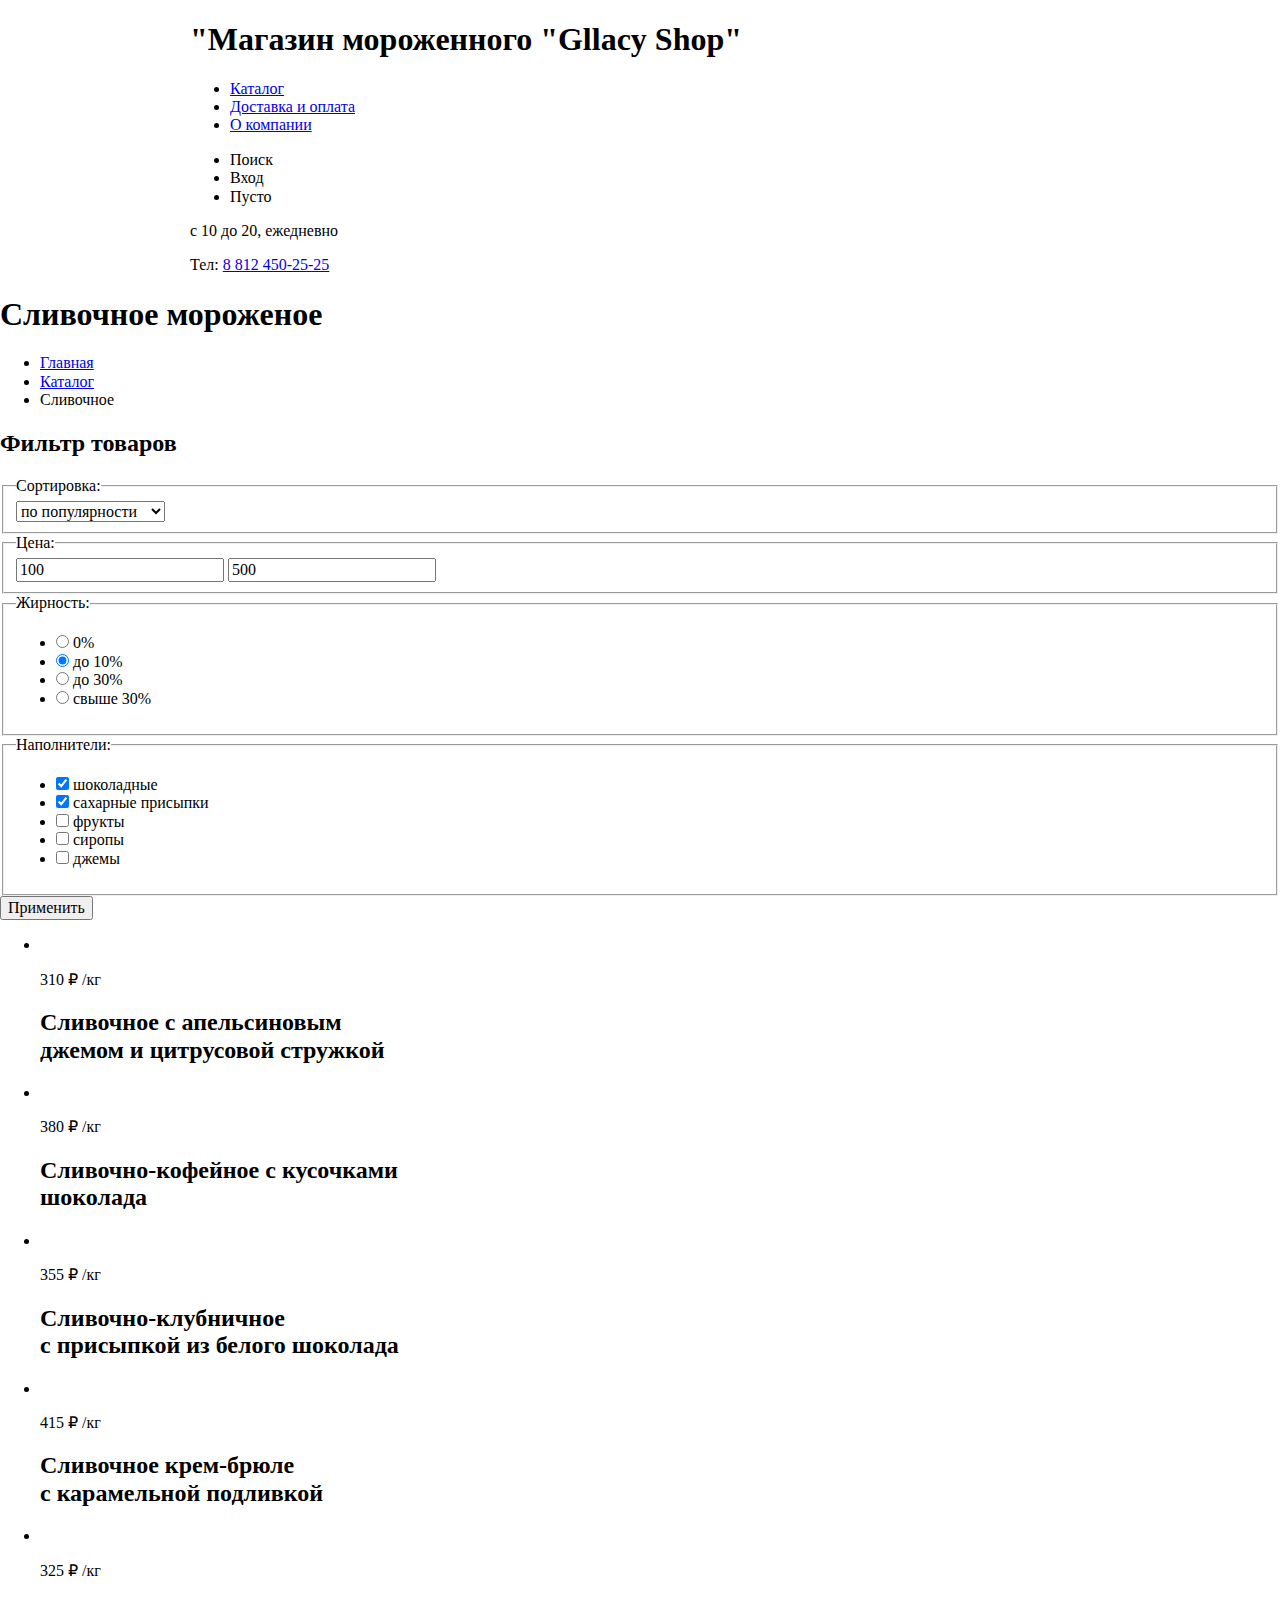
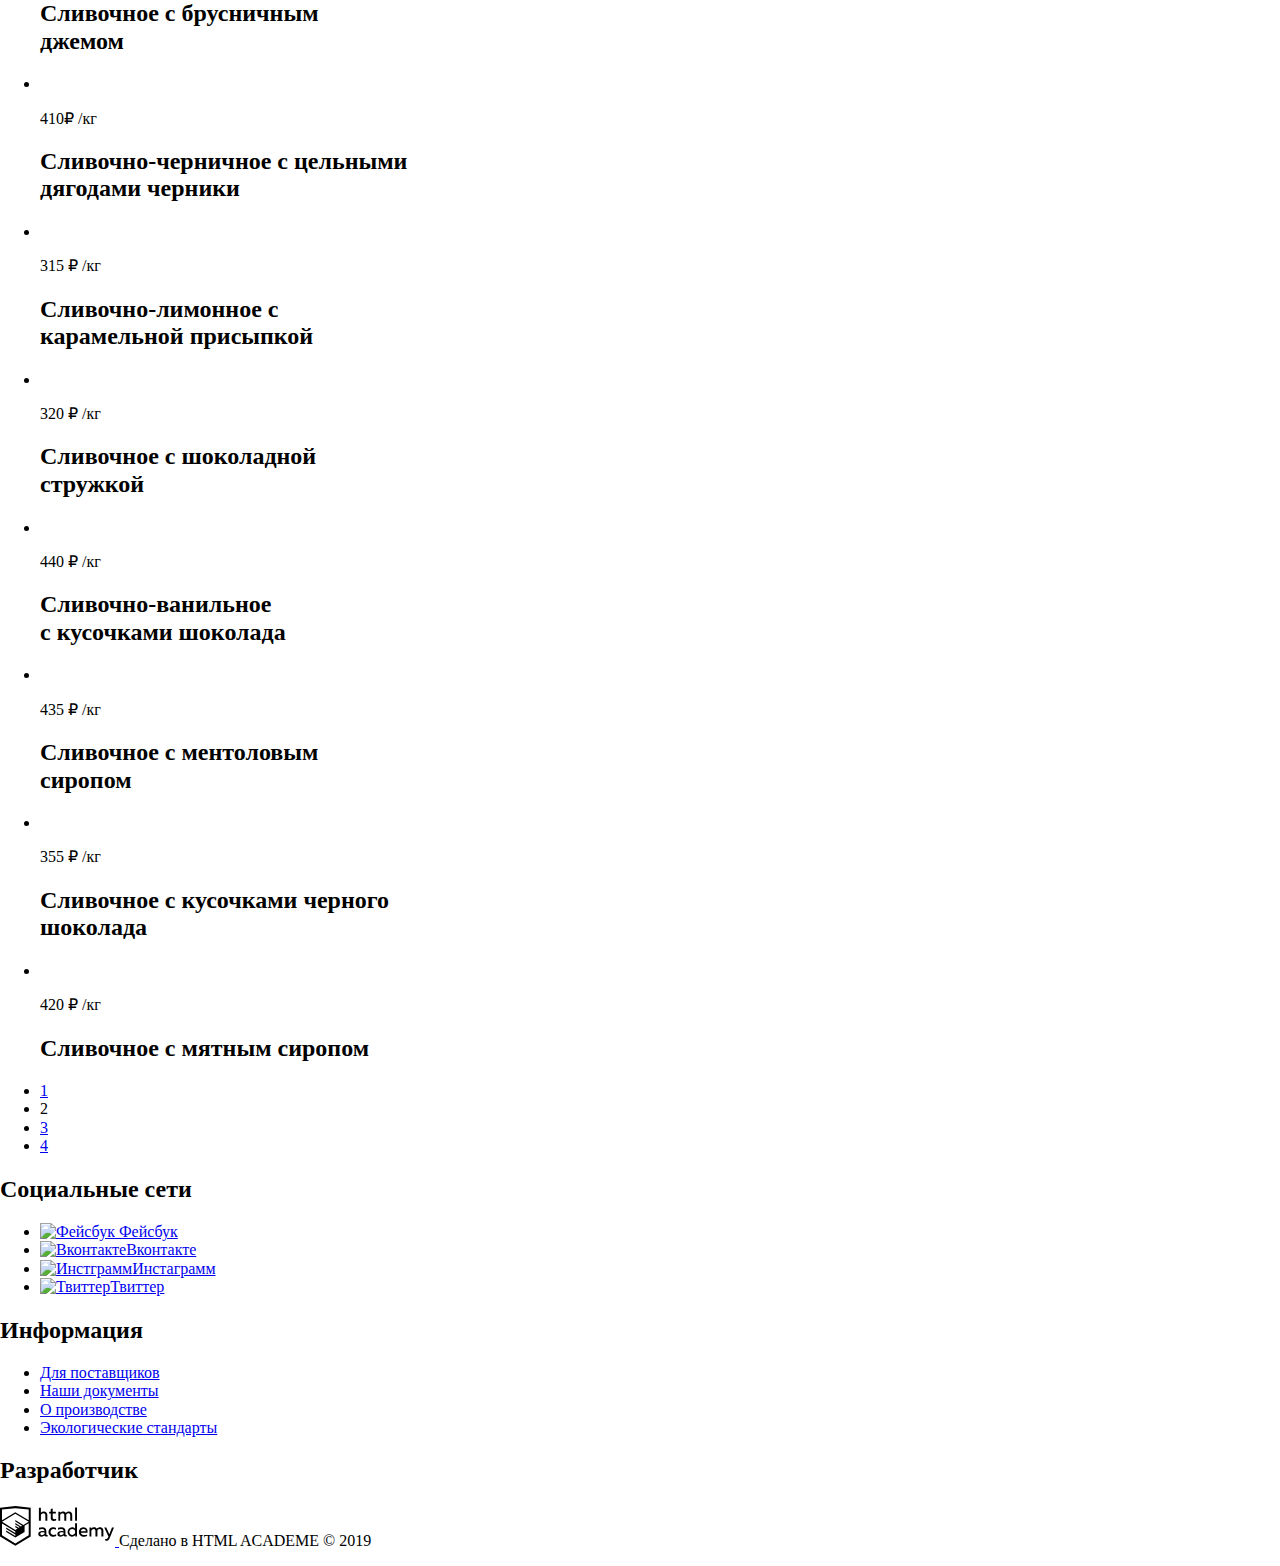
==== catalog.html @ f3463ac3 "Разметка глейси" ====
<!DOCTYPE html>
<html lang="ru">
  <head>
    <meta charset="utf-8">
    <title>HTML Academy: Глейси</title>
    <link rel="stylesheet" href="https://fonts.googleapis.com/css?family=Roboto:400,500,700;display=swap">
    <link rel="stylesheet" href="css/normalize.css">
    <link rel="stylesheet" href="css/style.css">
  </head>
  <body class="page-body">
    <header class="main-header">
        <div class="container">
          <div class= "navigation">
            <a class="logo">
              <h1>
                "Магазин мороженного "Gllacy Shop"
              </h1>
            </a>
            <nav class="main">
              <ul class="site-navigation">
                <li><a href="blank.html">Каталог</a></li>
                <li><a href="blank.html">Доставка и оплата</a></li>
                <li><a href="blank.html">О компании</a></li>
              </ul>
              <div class="Nav-for-customer">
                <ul>
                  <li class="to-customer">
                    <a class="search">Поиск</a>
                  </li>
                  <li class="to-customer">
                    <a class="login">Вход</a>
                  </li>
                  <li class="to-customer">
                    <a class="basket">Пусто</a>
                  </li>
                </ul>
                <div class= "contacts">
                  <p>с 10 до 20, ежедневно</p>
                  <p>
                    Тел: <a href="tel:+78124502525">8 812 450-25-25</a>
                  </p>
                </div>
              </div>
            </nav>
          </div>
        </div>
    </header>
    <main>
      <h1>Сливочное мороженое</h1>
      <ul class="route">
        <li>
          <a href="catalog.html">Главная</a>
        </li>
        <li>
          <a href="№">Каталог</a>
        </li>
        <li class="route-current">Сливочное</li>
      </ul>
      <section class="filters">
        <h2 class="visually-hidden">Фильтр товаров</h2>
      <form class="filter" method="get" action="https://echo.htmlacademy.ru">
        <fieldset>
          <legend>Сортировка:</legend>
          <select name="choice" placeholder="по популярности">
            <option value="pop">по популярности</option>
            <option value="cheap">сначала недорогие</option>
            <option value="expensive">сначала дорогие</option>
            <option value="fat">по жирности</option>
          </select>
        </fieldset>
        <fieldset>
          <legend>Цена:</legend>
          <div class="range-filter">
            <div class="price-controls">
              <label class="min-price">
                 <input type="text" name="min-price" value="100">
              </label>
              <label class="max-price">
                 <input type="text" name="max-price" value="500">
              </label>
            </div>
            <div class="range-controls">
              <div class="scale">
                <div class="bar"></div>
              </div>
              <div class="toggle toggle-min" tabindex="0"></div>
              <div class="toggle toggle-max" tabindex="0"></div>
            </div>
          </div>
        </fieldset>
        <fieldset>
          <legend>Жирность:</legend>
          <ul>
            <li class="filter-radio">
              <input class="filter-input" type="radio" name="content" id="filter-zero">
              <label for="filter-zero">0%</label>
            </li>
            <li class="filter-radio">
              <input class=" filter-input" type="radio" name="content" id="filter-low-ten" checked>
              <label for="filter-low-ten">до 10%</label>
            </li>
            <li class="filter-option filter-radio">
              <input class="filter-input" type="radio" name="content" id="filter-low-thirty">
              <label for="filter-low-thirty">до 30%</label>
            </li>
            <li class="filter-option filter-radio">
              <input class="filter-input" type="radio" name="content" id="filter-hi-thirty">
              <label for="filter-hi-thirty">свыше 30%</label>
            </li>
          </ul>
        </fieldset>
        <fieldset>
          <legend>Наполнители:</legend>
          <ul>
            <li class="filter-option">
              <input class="filter-input-checkbox" type="checkbox" name="filler" id="filter-choco" checked>
              <label for="filter-choco">шоколадные</label>
            </li>
            <li class="filter-option">
              <input class="filter-input-checkbox" type="checkbox" name="filler" id="filter-sugar" checked>
              <label for="filter-sugar">сахарные присыпки</label>
            </li>
            <li class="filter-option">
              <input class="filter-input-checkbox" type="checkbox" name="filler" id="filter-fruit">
              <label for="filter-fruit">фрукты</label>
            </li>
            <li class="filter-option">
              <input class="filter-input-checkbox" type="checkbox" name="filler" id="filter-syrup">
              <label for="filter-syrup">сиропы</label>
            </li>
            <li class="filter-option">
              <input class="filter-input-checkbox" type="checkbox" name="filler" id="filter-jam">
              <label for="filter-jam">джемы</label>
            </li>
          </ul>
        </fieldset>
        <button>Применить</button>
      </section>
      <section class="catalog">
        <ul class="top-list">
          <li class="item-of-top">
            <img>
            <p class="price">310 &#8381; <span class="kg">/кг</span></p>
            <h2 class="name-of-item">Сливочное с апельсиновым<br>джемом и цитрусовой стружкой</h2>
          </li>
          <li class="item-of-top">
            <img>
            <p class="price">380 &#8381; <span class="kg">/кг</span></p>
            <h2 class="name-of-item">Сливочно-кофейное с кусочками<br>шоколада</h2>
          </li>
          <li class="item-of-top">
            <img>
            <p class="price">355 &#8381; <span class="kg">/кг</span></p>
            <h2 class="name-of-item">Сливочно-клубничное<br>с присыпкой из белого шоколада</h2>
          </li>
          <li class="item-of-top">
            <img>
            <p class="price">415 &#8381; <span class="kg">/кг</span></p>
            <h2 class="name-of-item">Сливочное крем-брюле<br>с карамельной подливкой</h2>
          </li>
          <li class="item-of-top">
            <img>
            <p class="price">325 &#8381; <span class="kg">/кг</span></p>
            <h2 class="name-of-item">Сливочное с брусничным<br>джемом</h2>
          </li>
          <li class="item-of-top">
            <img>
            <p class="price">410&#8381; <span class="kg">/кг</span></p>
            <h2 class="name-of-item">Сливочно-черничное с цельными<br>дягодами черники</h2>
          </li>
          <li class="item-of-top">
            <img>
            <p class="price">315 &#8381; <span class="kg">/кг</span></p>
            <h2 class="name-of-item">Сливочно-лимонное с<br>карамельной присыпкой</h2>
          </li>
          <li class="item-of-top">
            <img>
            <p class="price">320 &#8381; <span class="kg">/кг</span></p>
            <h2 class="name-of-item">Сливочное с шоколадной<br>стружкой</h2>
          </li>
          <li class="item-of-top">
            <img>
            <p class="price">440 &#8381; <span class="kg">/кг</span></p>
            <h2 class="name-of-item">Сливочно-ванильное<br>с кусочками шоколада</h2>
          </li>
          <li class="item-of-top">
            <img>
            <p class="price">435 &#8381; <span class="kg">/кг</span></p>
            <h2 class="name-of-item">Сливочное с ментоловым<br>сиропом</h2>
          </li>
          <li class="item-of-top">
            <img>
            <p class="price">355 &#8381; <span class="kg">/кг</span></p>
            <h2 class="name-of-item">Сливочное с кусочками черного<br>шоколада</h2>
          </li>
          <li class="item-of-top">
            <img>
            <p class="price">420 &#8381; <span class="kg">/кг</span></p>
            <h2 class="name-of-item">Сливочное с мятным сиропом</h2>
          </li>
        </ul>
        <ul class="pagination-list">
          <li class="pagination-item"><a href="#">1</a></li>
          <li class="pagination-item pagination-item-current"><a>2</a></li>
          <li class="pagination-item"><a href="#">3</a></li>
          <li class="pagination-item"><a href="#">4</a></li>
        </ul>
      </section>
    </main>
    <footer>
      <section class= "footer-network">
        <h2 class="visually-hidden">Социальные сети</h2>
        <ul class="social-net">
          <li>
            <a class=button-network href="#">
              <img src="" width="17" height="15" alt="Фейсбук"> Фейсбук
            </a>
          </li>
          <li>
            <a class=button-network href="#">
             <img src="" width="12" height="22" alt="Вконтакте" >Вконтакте
            </a>
          </li>
          <li>
            <a class=button-network href="#">
             <img src="" width="20" height="16" alt="Инстграмм" >Инстаграмм
            </a>
          </li>
          <li>
            <a class=button-network href="#">
             <img src="" width="20" height="16" alt="Твиттер" >Твиттер
            </a>
          </li>
        </ul>
      </section>
      <section class="info">
        <h2> Информация</h2>
        <ul class="info-list">
          <li class="info-item">
            <a href="#">
              Для поставщиков
            </a>
          </li>
          <li class="info-item">
            <a href="#">
              Наши документы
            </a>
          </li>
          <li class="info-item">
            <a href="#">
              О производстве
            </a>
          </li>
          <li class="info-item">
            <a href="#">
              Экологические стандарты
            </a>
          </li>
        </ul>
      </section>
      <section class= "footer-copyright">
        <h2 class="visually-hidden">Разработчик</h2>
        <p>
          <a class="button-copyright" href="https://htmlacademy.ru/intensive/htmlcss">
            <svg width="115" height="41" viewBox="0 0 115 41" fill="#000000" xmlns="http://www.w3.org/2000/svg">
              <path fill-rule="evenodd" clip-rule="evenodd" d="M15.5197 1.05737H15.3509L0 2.71895V31.4945L15.3509 40.8382L30.7018 31.4945V2.71895L15.5197 1.05737ZM77.0183 2.62185H75.0876V15.7311H77.0183V2.62185ZM40.8619 2.63264V7.76843C41.6131 6.9864 42.6386 6.5436 43.7105 6.53843C44.6823 6.47908 45.6329 6.84495 46.3253 7.54479C47.0177 8.24462 47.3866 9.21244 47.3399 10.2068V15.7634H45.367V10.4658C45.4231 9.94897 45.2754 9.43059 44.9566 9.02553C44.6377 8.62047 44.174 8.36218 43.6683 8.3079H43.3518C42.3456 8.36979 41.4321 8.9295 40.9041 9.80764V15.7634H38.8995V2.63264H40.8619ZM77.0183 31.4837H75.2775V30.0595C74.4828 31.1353 73.23 31.7538 71.9119 31.7211C69.4751 31.5528 67.5825 29.4822 67.5825 26.9845C67.5825 24.4867 69.4751 22.4162 71.9119 22.2479C73.1195 22.2052 74.2818 22.7203 75.0771 23.6505V18.3205H77.0183V31.4837ZM47.0656 30.0595C47.263 30.0515 47.4583 30.0152 47.6459 29.9516V31.3866C47.2482 31.5404 46.826 31.6172 46.4009 31.6132C45.6482 31.6769 44.9394 31.2429 44.639 30.5342C43.7036 31.31 42.5302 31.7227 41.3261 31.6995C39.733 31.6995 38.256 30.804 38.256 28.9482C38.256 26.65 40.3661 25.9379 42.1702 25.9379C42.9402 25.9505 43.707 26.0408 44.4596 26.2076V25.884C44.4596 24.805 43.6578 23.9742 42.1491 23.9742C41.0585 23.9764 39.9804 24.2116 38.9839 24.6647V22.8305C40.0678 22.451 41.204 22.2506 42.3495 22.2371C44.8394 22.2371 46.3693 23.4455 46.3693 26.1753V29.4121C46.3546 29.5668 46.401 29.721 46.4981 29.8406C46.5951 29.9601 46.7349 30.035 46.8862 30.0487H47.0656V30.0595ZM40.2711 28.8403C40.298 29.229 40.4761 29.5905 40.7655 29.844C41.055 30.0974 41.4317 30.2217 41.8115 30.189H41.9275C42.8819 30.1906 43.7973 29.8022 44.4702 29.11V27.5779C43.842 27.4414 43.2026 27.3655 42.5605 27.3513C41.5055 27.3513 40.2817 27.7074 40.2817 28.8403H40.2711ZM56.0229 22.9384C55.1962 22.4632 54.2596 22.2246 53.3115 22.2479H52.9422C51.7332 22.2873 50.5891 22.8166 49.7619 23.7192C48.9347 24.6218 48.4923 25.8236 48.5321 27.06V27.5024C48.6957 30.0004 50.805 31.8921 53.2482 31.7318C54.2519 31.7555 55.2477 31.5452 56.1601 31.1168V29.2718C55.3769 29.7215 54.4945 29.9591 53.5963 29.9624C52.5199 30.0288 51.4963 29.4793 50.9385 28.5356C50.3806 27.5918 50.3806 26.4095 50.9385 25.4658C51.4963 24.522 52.5199 23.9725 53.5963 24.039C54.461 24.0357 55.3066 24.2989 56.0229 24.7942V22.9384ZM66.1514 30.0595C66.3488 30.0515 66.5441 30.0152 66.7317 29.9516V31.3866C66.334 31.5404 65.9118 31.6172 65.4867 31.6132C64.734 31.6769 64.0252 31.2429 63.7248 30.5342C62.7894 31.31 61.616 31.7227 60.4119 31.6995C58.8188 31.6995 57.3417 30.804 57.3417 28.9482C57.3417 26.65 59.4518 25.9379 61.256 25.9379C62.0259 25.9505 62.7928 26.0408 63.5454 26.2076V25.884C63.5454 24.805 62.7436 23.9742 61.2349 23.9742C60.1443 23.9764 59.0662 24.2116 58.0697 24.6647V22.8305C59.1536 22.451 60.2897 22.2506 61.4353 22.2371C63.9252 22.2371 65.455 23.4455 65.455 26.1753V29.4121C65.4404 29.5668 65.4868 29.721 65.5838 29.8406C65.6809 29.9601 65.8207 30.035 65.972 30.0487H66.1514V30.0595ZM59.855 29.8481C59.5632 29.5943 59.3837 29.2311 59.3569 28.8403H59.378C59.378 27.7074 60.5385 27.3513 61.6569 27.3513C62.299 27.3655 62.9383 27.4414 63.5665 27.5779V29.11C62.8937 29.8022 61.9782 30.1906 61.0239 30.189H60.9078C60.5263 30.2247 60.1469 30.1019 59.855 29.8481ZM69.3271 26.9305C69.3271 25.2859 70.6308 23.9526 72.239 23.9526L72.2601 24.0066C73.4742 24.0066 74.5742 24.7382 75.0665 25.8732V28.0311C74.5856 29.1871 73.4673 29.9296 72.239 29.9084C70.6308 29.9084 69.3271 28.5752 69.3271 26.9305ZM83.3486 22.2479C86.8408 22.2479 88.0541 25.1395 87.4844 27.7397H80.922C81.1436 29.3582 82.6839 30.0163 84.2876 30.0163C85.2509 30.0196 86.2027 29.8021 87.0729 29.3797V31.1061C86.0736 31.5421 84.9939 31.7519 83.9078 31.7211C81.2385 31.7211 78.8963 30.189 78.8963 26.9521C78.8362 25.7502 79.2482 24.5736 80.0408 23.6841C80.8334 22.7945 81.9408 22.2658 83.1165 22.2155H83.3486V22.2479ZM80.8693 26.1753C80.9704 24.8237 82.1216 23.8104 83.4436 23.9095H83.4858C84.1064 23.8531 84.7196 24.08 85.1612 24.5295C85.6028 24.979 85.8275 25.6051 85.7752 26.24H80.8693V26.1753ZM89.489 31.4621V22.4961H91.2298V23.575C91.9777 22.7197 93.041 22.2229 94.1628 22.2047C95.2951 22.1328 96.3712 22.7163 96.9482 23.7153C97.7407 22.8335 98.8477 22.3161 100.018 22.2803C100.952 22.2327 101.859 22.6011 102.507 23.2901C103.154 23.9792 103.478 24.9213 103.394 25.8732V31.4837H101.39V25.9271C101.437 25.4734 101.306 25.0191 101.024 24.6647C100.743 24.3104 100.336 24.0852 99.8917 24.039H99.6174C98.7512 24.0941 97.9525 24.536 97.4335 25.2474V31.4837H95.4289V25.9271C95.4728 25.47 95.3357 25.0139 95.0481 24.6611C94.7606 24.3082 94.3467 24.088 93.8991 24.0497H93.6881C92.7466 24.1344 91.8915 24.6449 91.3564 25.4416V31.5161H89.5312L89.489 31.4621ZM113.977 22.4745H111.972L109.324 29.2718L106.306 22.4853H104.196L108.417 31.5484L108.237 32.0016C107.72 33.3611 107.003 34.0516 106.053 34.0516C105.75 34.0548 105.447 34.0112 105.156 33.9221V35.6161C105.536 35.7125 105.926 35.7632 106.317 35.7671C107.646 35.7671 108.902 35.0226 109.851 32.6813L113.977 22.4745ZM52.689 6.78658V3.54974L50.7266 4.01369V6.73264H49.144V8.49132H50.7899V12.9905C50.7231 13.817 51.0244 14.6301 51.61 15.2038C52.1955 15.7775 53.0028 16.0505 53.8073 15.9468C54.5996 15.9535 55.3875 15.8259 56.139 15.5692V13.8429C55.5727 14.0781 54.9672 14.199 54.356 14.199C53.2165 14.199 52.689 13.8105 52.689 12.6237V8.5129H55.8541V6.78658H52.689ZM58.3862 15.7526V6.75421H60.1376V7.83316C60.8811 6.97655 61.9403 6.476 63.0601 6.45211C64.1624 6.38099 65.2146 6.93142 65.8032 7.88711C66.5958 7.00534 67.7028 6.48794 68.8734 6.45211C69.8138 6.41462 70.7233 6.79859 71.364 7.50353C72.0046 8.20846 72.3126 9.16418 72.2073 10.1205V15.7418H70.2028V10.1853C70.2499 9.73151 70.1184 9.27721 69.8373 8.92287C69.5561 8.56853 69.1485 8.34334 68.7046 8.29711H68.4619C67.5957 8.35228 66.797 8.7942 66.278 9.50553V15.7418H64.2734V10.1853C64.3206 9.73151 64.1891 9.27721 63.9079 8.92287C63.6268 8.56853 63.2191 8.34334 62.7752 8.29711H62.5326C61.5911 8.38181 60.736 8.89229 60.2009 9.68895V15.7634H58.3862V15.7526ZM28.6972 30.3033L28.7078 30.2968L28.6972 30.3184V30.3033ZM28.6972 18.3205V30.3033L15.3509 38.4321L2.00459 30.3184V18.5147L15.2876 26.6068V28.0311L6.18257 22.5284V23.9418L15.3404 29.5632V31.0629L6.19312 25.4955V26.9521L15.3509 32.5734L24.5826 26.9197V20.8129L28.6972 18.3205ZM28.7078 16.7776L25.0362 18.9355L23.3482 20.0145L15.3087 15.0837V16.4971L22.156 20.7266L22.0083 20.8237L20.9532 21.4063L15.2876 17.9537V19.3995L19.761 22.1184L18.706 22.8413L15.3298 20.7913V22.2047L17.5454 23.5426L15.2982 24.9021L2.11009 16.864L15.3087 8.72869L28.7078 16.7776ZM15.2876 7.27211L28.7078 15.3534V4.56395L15.3615 3.12895L2.01514 4.56395V15.3534L15.2876 7.27211Z" />
            </svg>
          </a>
         Сделано в HTML ACADEME &#xa9; 2019
        </p>
      </section>
    </footer>
  </body>
</html>
---- css/style.css ----
/*fonts

@font-face {
 font-family: "PTSans";
 src: url("../fonts/PTSans-Bold.woff2") format("woff2"),
 url("../fonts/PTSans-Bold.woff") format("woff");
 font-weight: 700;
 font-style: normal;
}

@font-face {
  font-family: "PTSans";
  src: url("../fonts/PTSans.woff2") format("woff2"),
  url("../fonts/PTSans.woff") format("woff");
  font-weight: 400;
  font-style: normal;
}

/*main colors*/




/* Global */
.page {
  height: 100%;
}

.page-body {
  min-width: 1200px;
  margin: 0;
  padding: 0;

}

/*SLIDER*/

.site-wrapper-1 {
  background-color: #849d8f;
  background-image: url("img/slider-item-1.png");
}

.site-wrapper-2 {
  background-color: #8996a6;
  background-image: url("img/slider-item-2.png");
}

.site-wrapper-3 {
  background-color: #9d8b84;
  background-image: url("img/slider-item-3.png");
}

.container {
  width: 900px;
  margin: 0 auto;
  padding: 0 20px;
}

.slider {
  position: relative;
  padding-top: 321px;
  text-align: center;
  color: #ffffff;
}

.slider-list {
  margin: 0;
  padding: 0;
  list-style: none;
}

.slide {
  display: none;
}

.slide-current {
  display: block;
}

.slide-title {
  width: 700px;
  margin: 0 auto;
  margin-bottom: 27px;
  font-size: 60px;
  line-height: 60px;
  font-weight: 800;
}

.button {
  display: inline-block;
  padding: 12px 44px;
  font-weight: 600;
  font-size: 31px;
  line-height: 41px;
  text-align: center;
  color: #ffffff;
  vertical-align: top;
  text-decoration: none;
  text-shadow: 0 2px 5px rgba(160, 32, 11, 0.76);
  background: #f26843;
  background: linear-gradient(to bottom, #f26843, #e74a35);
  border-radius: 50px;
  box-shadow: 0 2px 2px rgba(172, 16, 0, 0.64);
  border: none;
  cursor: pointer;
}

.button:hover {
  background: linear-gradient(to bottom, #f58669, #ec6f5e);
  box-shadow: 0 2px 2px rgba(172, 16, 0, 1);
}

.button:active {
  background: linear-gradient(to bottom, #d84732, #e1613e);
  box-shadow: inset 0 2px 2px rgba(172, 16, 0, 1);
}

.slider-controls {
  position: absolute;
  bottom: 63px;
  left: 0;
  z-index: 20;
  display: flex;
  width: 67px;
  justify-content: space-between;
}

.slider-controls button {
  padding: 0;
  width: 17px;
  height: 17px;
  background-color: transparent;
  border: 2px solid #ffffff;
  border-radius: 50%;
  cursor: pointer;
}

.slider-controls .current {
  background-color: #ffffff;
}
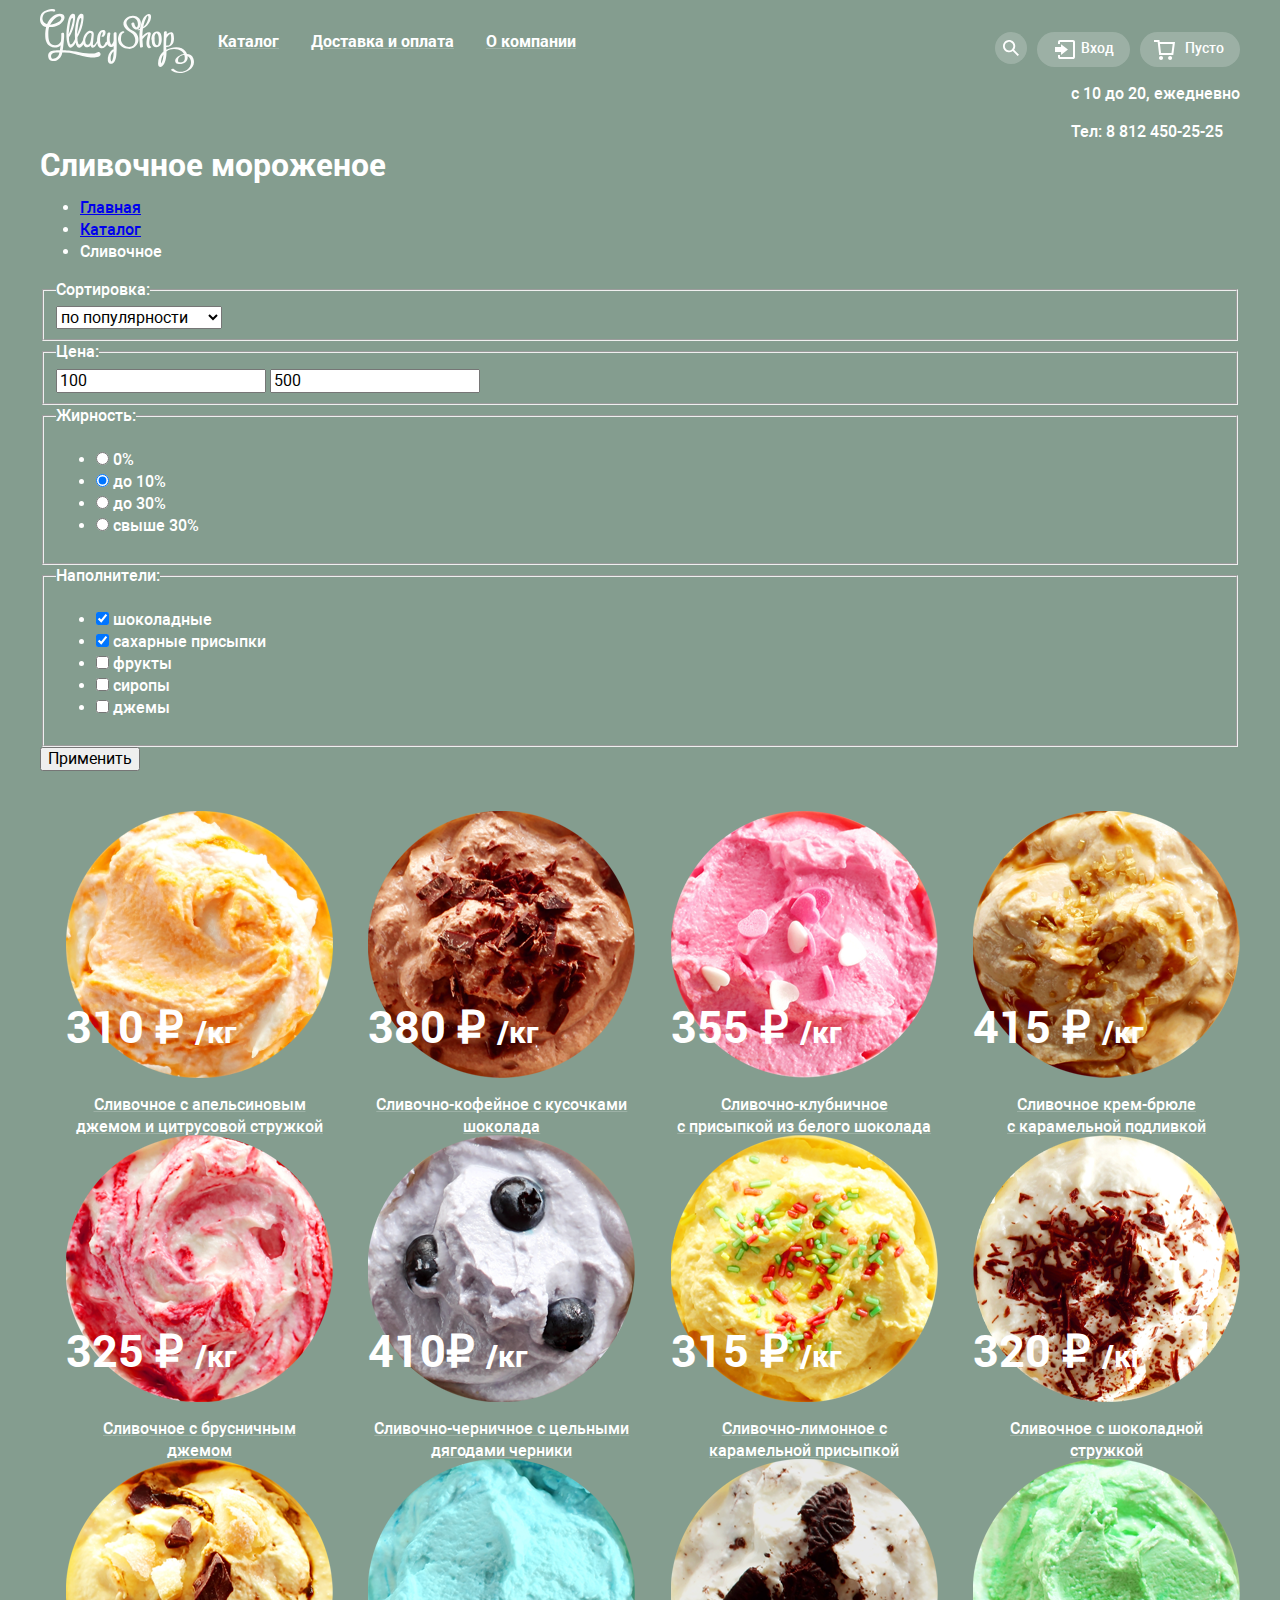
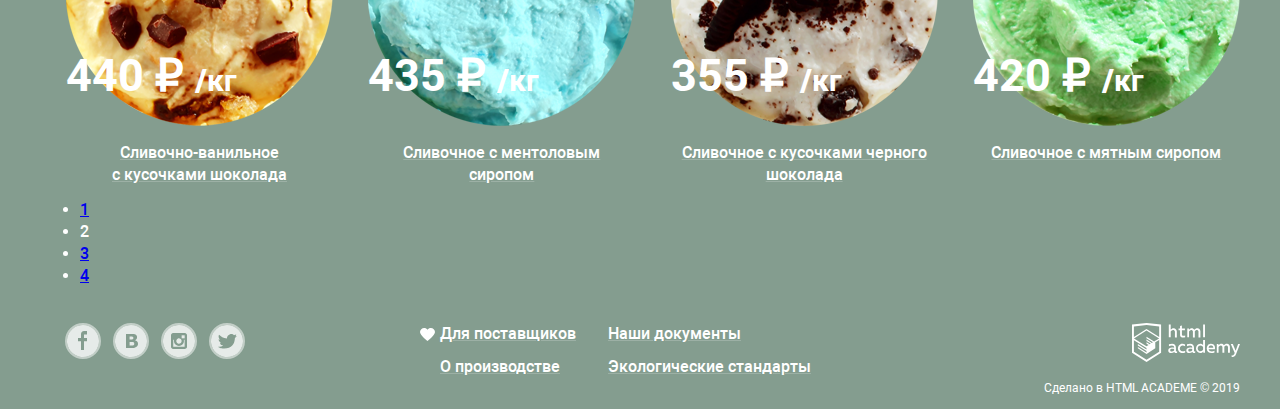
==== commit eedbf032: "Главная + товары католога" ====
--- a/catalog.html
+++ b/catalog.html
@@ -8,267 +8,343 @@
     <link rel="stylesheet" href="css/style.css">
   </head>
   <body class="page-body">
-    <header class="main-header">
-        <div class="container">
-          <div class= "navigation">
-            <a class="logo">
-              <h1>
-                "Магазин мороженного "Gllacy Shop"
-              </h1>
-            </a>
-            <nav class="main">
-              <ul class="site-navigation">
-                <li><a href="blank.html">Каталог</a></li>
-                <li><a href="blank.html">Доставка и оплата</a></li>
-                <li><a href="blank.html">О компании</a></li>
-              </ul>
-              <div class="Nav-for-customer">
-                <ul>
-                  <li class="to-customer">
-                    <a class="search">Поиск</a>
-                  </li>
-                  <li class="to-customer">
-                    <a class="login">Вход</a>
-                  </li>
-                  <li class="to-customer">
-                    <a class="basket">Пусто</a>
-                  </li>
-                </ul>
-                <div class= "contacts">
-                  <p>с 10 до 20, ежедневно</p>
-                  <p>
-                    Тел: <a href="tel:+78124502525">8 812 450-25-25</a>
-                  </p>
-                </div>
-              </div>
-            </nav>
-          </div>
+    <header class="main-header container">
+      <a class="logo">
+        <img src="img/logo-shop.svg" width="154" height="64" alt="Логотип Gllacy Shop">
+        <h1 class="visually-hidden">
+         "Магазин мороженного "Gllacy Shop"
+        </h1>
+      </a>
+      <nav class="site-navigation">
+          <ul>
+            <li class="to-all">
+              <a href="blank.html">Каталог</a>
+            </li>
+            <li class="to-all">
+              <a href="blank.html">Доставка и оплата</a>
+            </li>
+            <li class="to-all">
+              <a href="blank.html">О компании</a>
+            </li>
+          </ul>
+      </nav>
+      <div class="nav-for-customer">
+        <ul>
+          <li class="to-customer">
+              <a class="search" aria-label="Поиск">
+                <svg width="32" height="32" viewBox="0 0 32 32" fill="none" xmlns="http://www.w3.org/2000/svg">
+                  <circle cx="16" cy="16" r="16" fill="white" fill-opacity="0.2"/>
+                  <path d="M24 22.6652L19.0785 17.7329C19.9827 16.4819 20.3826 14.935 20.1984 13.4013C20.0141 11.8677 19.2594 10.4601 18.0848 9.45982C16.9102 8.45954 15.4023 7.94018 13.8623 8.00549C12.3223 8.0708 10.8636 8.71597 9.77757 9.81212C8.69152 10.9083 8.05808 12.3747 8.0038 13.9185C7.94952 15.4623 8.47839 16.9698 9.48476 18.1398C10.4911 19.3098 11.9009 20.0563 13.4325 20.2301C14.9641 20.4039 16.5047 19.9922 17.7466 19.0772L22.6586 24L24 22.6652ZM14.0815 18.3767C13.2408 18.3767 12.4189 18.1268 11.7199 17.6587C11.0209 17.1906 10.476 16.5253 10.1543 15.7469C9.83258 14.9684 9.7484 14.1119 9.91241 13.2855C10.0764 12.4591 10.4813 11.7001 11.0758 11.1043C11.6702 10.5085 12.4277 10.1028 13.2522 9.93838C14.0768 9.77401 14.9315 9.85837 15.7082 10.1808C16.4849 10.5032 17.1488 11.0493 17.6159 11.7498C18.083 12.4504 18.3323 13.274 18.3323 14.1166C18.3298 15.2457 17.8811 16.3278 17.0845 17.1262C16.2879 17.9246 15.2081 18.3742 14.0815 18.3767Z" fill="white"/>
+                  </svg>
+              </a>
+          </li>
+          <li class="to-customer">
+            <a class="login">Вход</a>
+          </li>
+          <li class="to-customer">
+            <a class="basket">Пусто</a>
+          </li>
+        </ul>
+        <div class= "contacts">
+          <p>с 10 до 20, ежедневно</p>
+          <p>
+            Тел: <a href="tel:+78124502525">8 812 450-25-25</a>
+          </p>
         </div>
+      </div>
     </header>
     <main>
-      <h1>Сливочное мороженое</h1>
-      <ul class="route">
-        <li>
-          <a href="catalog.html">Главная</a>
-        </li>
-        <li>
-          <a href="№">Каталог</a>
-        </li>
-        <li class="route-current">Сливочное</li>
-      </ul>
-      <section class="filters">
-        <h2 class="visually-hidden">Фильтр товаров</h2>
-      <form class="filter" method="get" action="https://echo.htmlacademy.ru">
-        <fieldset>
-          <legend>Сортировка:</legend>
-          <select name="choice" placeholder="по популярности">
-            <option value="pop">по популярности</option>
-            <option value="cheap">сначала недорогие</option>
-            <option value="expensive">сначала дорогие</option>
-            <option value="fat">по жирности</option>
-          </select>
-        </fieldset>
-        <fieldset>
-          <legend>Цена:</legend>
-          <div class="range-filter">
-            <div class="price-controls">
-              <label class="min-price">
-                 <input type="text" name="min-price" value="100">
-              </label>
-              <label class="max-price">
-                 <input type="text" name="max-price" value="500">
-              </label>
+      <div class="container">
+        <h1>Сливочное мороженое</h1>
+        <ul class="route">
+          <li>
+            <a href="catalog.html">Главная</a>
+          </li>
+          <li>
+            <a href="№">Каталог</a>
+          </li>
+          <li class="route-current">Сливочное</li>
+        </ul>
+        <section class="filters">
+          <h2 class="visually-hidden">Фильтр товаров</h2>
+        <form class="filter" method="get" action="https://echo.htmlacademy.ru">
+          <fieldset>
+            <legend>Сортировка:</legend>
+            <select name="choice" placeholder="по популярности">
+              <option value="pop">по популярности</option>
+              <option value="cheap">сначала недорогие</option>
+              <option value="expensive">сначала дорогие</option>
+              <option value="fat">по жирности</option>
+            </select>
+          </fieldset>
+          <fieldset>
+            <legend>Цена:</legend>
+            <div class="range-filter">
+              <div class="price-controls">
+                <label class="min-price">
+                   <input type="text" name="min-price" value="100">
+                </label>
+                <label class="max-price">
+                   <input type="text" name="max-price" value="500">
+                </label>
+              </div>
+              <div class="range-controls">
+                <div class="scale">
+                  <div class="bar"></div>
+                </div>
+                <div class="toggle toggle-min" tabindex="0"></div>
+                <div class="toggle toggle-max" tabindex="0"></div>
+              </div>
             </div>
-            <div class="range-controls">
-              <div class="scale">
-                <div class="bar"></div>
-              </div>
-              <div class="toggle toggle-min" tabindex="0"></div>
-              <div class="toggle toggle-max" tabindex="0"></div>
-            </div>
-          </div>
-        </fieldset>
-        <fieldset>
-          <legend>Жирность:</legend>
-          <ul>
-            <li class="filter-radio">
-              <input class="filter-input" type="radio" name="content" id="filter-zero">
-              <label for="filter-zero">0%</label>
-            </li>
-            <li class="filter-radio">
-              <input class=" filter-input" type="radio" name="content" id="filter-low-ten" checked>
-              <label for="filter-low-ten">до 10%</label>
-            </li>
-            <li class="filter-option filter-radio">
-              <input class="filter-input" type="radio" name="content" id="filter-low-thirty">
-              <label for="filter-low-thirty">до 30%</label>
-            </li>
-            <li class="filter-option filter-radio">
-              <input class="filter-input" type="radio" name="content" id="filter-hi-thirty">
-              <label for="filter-hi-thirty">свыше 30%</label>
-            </li>
-          </ul>
-        </fieldset>
-        <fieldset>
-          <legend>Наполнители:</legend>
-          <ul>
-            <li class="filter-option">
-              <input class="filter-input-checkbox" type="checkbox" name="filler" id="filter-choco" checked>
-              <label for="filter-choco">шоколадные</label>
-            </li>
-            <li class="filter-option">
-              <input class="filter-input-checkbox" type="checkbox" name="filler" id="filter-sugar" checked>
-              <label for="filter-sugar">сахарные присыпки</label>
-            </li>
-            <li class="filter-option">
-              <input class="filter-input-checkbox" type="checkbox" name="filler" id="filter-fruit">
-              <label for="filter-fruit">фрукты</label>
-            </li>
-            <li class="filter-option">
-              <input class="filter-input-checkbox" type="checkbox" name="filler" id="filter-syrup">
-              <label for="filter-syrup">сиропы</label>
-            </li>
-            <li class="filter-option">
-              <input class="filter-input-checkbox" type="checkbox" name="filler" id="filter-jam">
-              <label for="filter-jam">джемы</label>
-            </li>
-          </ul>
-        </fieldset>
-        <button>Применить</button>
-      </section>
-      <section class="catalog">
-        <ul class="top-list">
-          <li class="item-of-top">
-            <img>
-            <p class="price">310 &#8381; <span class="kg">/кг</span></p>
-            <h2 class="name-of-item">Сливочное с апельсиновым<br>джемом и цитрусовой стружкой</h2>
-          </li>
-          <li class="item-of-top">
-            <img>
-            <p class="price">380 &#8381; <span class="kg">/кг</span></p>
-            <h2 class="name-of-item">Сливочно-кофейное с кусочками<br>шоколада</h2>
-          </li>
-          <li class="item-of-top">
-            <img>
-            <p class="price">355 &#8381; <span class="kg">/кг</span></p>
-            <h2 class="name-of-item">Сливочно-клубничное<br>с присыпкой из белого шоколада</h2>
-          </li>
-          <li class="item-of-top">
-            <img>
-            <p class="price">415 &#8381; <span class="kg">/кг</span></p>
-            <h2 class="name-of-item">Сливочное крем-брюле<br>с карамельной подливкой</h2>
-          </li>
-          <li class="item-of-top">
-            <img>
-            <p class="price">325 &#8381; <span class="kg">/кг</span></p>
-            <h2 class="name-of-item">Сливочное с брусничным<br>джемом</h2>
-          </li>
-          <li class="item-of-top">
-            <img>
-            <p class="price">410&#8381; <span class="kg">/кг</span></p>
-            <h2 class="name-of-item">Сливочно-черничное с цельными<br>дягодами черники</h2>
-          </li>
-          <li class="item-of-top">
-            <img>
-            <p class="price">315 &#8381; <span class="kg">/кг</span></p>
-            <h2 class="name-of-item">Сливочно-лимонное с<br>карамельной присыпкой</h2>
-          </li>
-          <li class="item-of-top">
-            <img>
-            <p class="price">320 &#8381; <span class="kg">/кг</span></p>
-            <h2 class="name-of-item">Сливочное с шоколадной<br>стружкой</h2>
-          </li>
-          <li class="item-of-top">
-            <img>
-            <p class="price">440 &#8381; <span class="kg">/кг</span></p>
-            <h2 class="name-of-item">Сливочно-ванильное<br>с кусочками шоколада</h2>
-          </li>
-          <li class="item-of-top">
-            <img>
-            <p class="price">435 &#8381; <span class="kg">/кг</span></p>
-            <h2 class="name-of-item">Сливочное с ментоловым<br>сиропом</h2>
-          </li>
-          <li class="item-of-top">
-            <img>
-            <p class="price">355 &#8381; <span class="kg">/кг</span></p>
-            <h2 class="name-of-item">Сливочное с кусочками черного<br>шоколада</h2>
-          </li>
-          <li class="item-of-top">
-            <img>
-            <p class="price">420 &#8381; <span class="kg">/кг</span></p>
-            <h2 class="name-of-item">Сливочное с мятным сиропом</h2>
-          </li>
-        </ul>
-        <ul class="pagination-list">
-          <li class="pagination-item"><a href="#">1</a></li>
-          <li class="pagination-item pagination-item-current"><a>2</a></li>
-          <li class="pagination-item"><a href="#">3</a></li>
-          <li class="pagination-item"><a href="#">4</a></li>
-        </ul>
-      </section>
+          </fieldset>
+          <fieldset>
+            <legend>Жирность:</legend>
+            <ul>
+              <li class="filter-radio">
+                <input class="filter-input" type="radio" name="content" id="filter-zero">
+                <label for="filter-zero">0%</label>
+              </li>
+              <li class="filter-radio">
+                <input class=" filter-input" type="radio" name="content" id="filter-low-ten" checked>
+                <label for="filter-low-ten">до 10%</label>
+              </li>
+              <li class="filter-option filter-radio">
+                <input class="filter-input" type="radio" name="content" id="filter-low-thirty">
+                <label for="filter-low-thirty">до 30%</label>
+              </li>
+              <li class="filter-option filter-radio">
+                <input class="filter-input" type="radio" name="content" id="filter-hi-thirty">
+                <label for="filter-hi-thirty">свыше 30%</label>
+              </li>
+            </ul>
+          </fieldset>
+          <fieldset>
+            <legend>Наполнители:</legend>
+            <ul>
+              <li class="filter-option">
+                <input class="filter-input-checkbox" type="checkbox" name="filler" id="filter-choco" checked>
+                <label for="filter-choco">шоколадные</label>
+              </li>
+              <li class="filter-option">
+                <input class="filter-input-checkbox" type="checkbox" name="filler" id="filter-sugar" checked>
+                <label for="filter-sugar">сахарные присыпки</label>
+              </li>
+              <li class="filter-option">
+                <input class="filter-input-checkbox" type="checkbox" name="filler" id="filter-fruit">
+                <label for="filter-fruit">фрукты</label>
+              </li>
+              <li class="filter-option">
+                <input class="filter-input-checkbox" type="checkbox" name="filler" id="filter-syrup">
+                <label for="filter-syrup">сиропы</label>
+              </li>
+              <li class="filter-option">
+                <input class="filter-input-checkbox" type="checkbox" name="filler" id="filter-jam">
+                <label for="filter-jam">джемы</label>
+              </li>
+            </ul>
+          </fieldset>
+          <button>Применить</button>
+        </section>
+        <section class="catalog">
+          <ul class="top-list">
+            <li class="item-of-top">
+              <a class="buy-top" href="#">
+                <img src="/img/creamy/orange.png" width="267" height="267" alt="Сливочное с апельсиновым джемом">
+                <div class="name-price">
+                  <p class="price">310 &#8381; <span class="kg">/кг</span></p>
+                  <h2 class="name-of-item">Сливочное с апельсиновым<br>джемом и цитрусовой стружкой</h2>
+                </div>
+              </a>
+            </li>
+            <li class="item-of-top">
+              <a class="buy-top" href="#">
+                <img src="/img/creamy/coffee.png" width="267" height="267" alt="Сливочно-кофейное с кусочками шоколада">
+                <div class="name-price">
+                  <p class="price">380 &#8381; <span class="kg">/кг</span></p>
+                  <h2 class="name-of-item">Сливочно-кофейное с кусочками<br>шоколада</h2>
+                </div>
+              </a>
+            </li>
+            <li class="item-of-top">
+              <a class="buy-top" href="#">
+                <img src="/img/creamy/strawberry.png" width="267" height="267" alt="Сливочно-клубничное">
+                <div class="name-price">
+                  <p class="price">355 &#8381; <span class="kg">/кг</span></p>
+                  <h2 class="name-of-item">Сливочно-клубничное<br>с присыпкой из белого шоколада</h2>
+                </div>
+              </a>
+            </li>
+            <li class="item-of-top">
+              <a class="buy-top" href="#">
+                <img src="/img/creamy/cream.png" width="267" height="267" alt="Сливочное крем-брюле">
+                <div class="name-price">
+                  <p class="price">415 &#8381; <span class="kg">/кг</span></p>
+                   <h2 class="name-of-item">Сливочное крем-брюле<br>с карамельной подливкой</h2>
+                </div>
+              </a>
+            </li>
+            <li class="item-of-top">
+              <a class="buy-top" href="#">
+                <img src="/img/creamy/jam.png" width="267" height="267" alt="Сливочное с брусничным джемом">
+                <div class="name-price">
+                  <p class="price">325 &#8381; <span class="kg">/кг</span></p>
+                  <h2 class="name-of-item">Сливочное с брусничным<br>джемом</h2>
+                </div>
+              </a>
+            </li>
+            <li class="item-of-top">
+              <a class="buy-top" href="#">
+                <img src="/img/creamy/blueberry.png" width="267" height="267" alt="Сливочно-черничное">
+                <div class="name-price">
+                  <p class="price">410&#8381; <span class="kg">/кг</span></p>
+                  <h2 class="name-of-item">Сливочно-черничное с цельными<br>дягодами черники</h2>
+                </div>
+              </a>
+            </li>
+            <li class="item-of-top">
+              <a class="buy-top" href="#">
+                <img src="/img/creamy/lime.png" width="267" height="267" alt="Сливочно-лимонное">
+                <div class="name-price">
+                  <p class="price">315 &#8381; <span class="kg">/кг</span></p>
+                  <h2 class="name-of-item">Сливочно-лимонное с<br>карамельной присыпкой</h2>
+                </div>
+              </a>
+            </li>
+            <li class="item-of-top">
+              <a class="buy-top" href="#">
+                <img src="/img/creamy/choco.png" width="267" height="267" alt="Сливочное с шоколадной стружкой">
+                <div class="name-price">
+                  <p class="price">320 &#8381; <span class="kg">/кг</span></p>
+                  <h2 class="name-of-item">Сливочное с шоколадной<br>стружкой</h2>
+                </div>
+              </a>
+            </li>
+            <li class="item-of-top">
+              <a class="buy-top" href="#">
+                <img src="/img/creamy/vanil.png" width="267" height="267" alt="Сливочно-ванильное">
+                <div class="name-price">
+                  <p class="price">440 &#8381; <span class="kg">/кг</span></p>
+                  <h2 class="name-of-item">Сливочно-ванильное<br>с кусочками шоколада</h2>
+                </div>
+              </a>
+            </li>
+            <li class="item-of-top">
+              <a class="buy-top" href="#">
+                <img src="/img/creamy/mentol.png" width="267" height="267" alt="Сливочное с ментолом">
+                <div class="name-price">
+                  <p class="price">435 &#8381; <span class="kg">/кг</span></p>
+                  <h2 class="name-of-item">Сливочное с ментоловым<br>сиропом</h2>
+                </div>
+              </a>
+            </li>
+            <li class="item-of-top">
+              <a class="buy-top" href="#">
+                <img src="/img/creamy/black-choco.png" width="267" height="267" alt="Сливочное с кусочками черного шоколада">
+                <div class="name-price">
+                  <p class="price">355 &#8381; <span class="kg">/кг</span></p>
+                  <h2 class="name-of-item">Сливочное с кусочками черного<br>шоколада</h2>
+                </div>
+              </a>
+            </li>
+            <li class="item-of-top">
+              <img src="/img/creamy/mint.png" width="267" height="267" alt="Сливочное с мятным сиропом">
+                <div class="name-price">
+                  <p class="price">420 &#8381; <span class="kg">/кг</span></p>
+                  <h2 class="name-of-item">Сливочное с мятным сиропом</h2>
+                </div>
+              </a>
+            </li>
+          </ul>
+          <ul class="pagination-list">
+            <li class="pagination-item"><a href="#">1</a></li>
+            <li class="pagination-item pagination-item-current"><a>2</a></li>
+            <li class="pagination-item"><a href="#">3</a></li>
+            <li class="pagination-item"><a href="#">4</a></li>
+          </ul>
+        </section>
+      </div>
     </main>
-    <footer>
-      <section class= "footer-network">
-        <h2 class="visually-hidden">Социальные сети</h2>
-        <ul class="social-net">
-          <li>
-            <a class=button-network href="#">
-              <img src="" width="17" height="15" alt="Фейсбук"> Фейсбук
-            </a>
-          </li>
-          <li>
-            <a class=button-network href="#">
-             <img src="" width="12" height="22" alt="Вконтакте" >Вконтакте
-            </a>
-          </li>
-          <li>
-            <a class=button-network href="#">
-             <img src="" width="20" height="16" alt="Инстграмм" >Инстаграмм
-            </a>
-          </li>
-          <li>
-            <a class=button-network href="#">
-             <img src="" width="20" height="16" alt="Твиттер" >Твиттер
-            </a>
-          </li>
-        </ul>
-      </section>
-      <section class="info">
-        <h2> Информация</h2>
-        <ul class="info-list">
-          <li class="info-item">
-            <a href="#">
-              Для поставщиков
-            </a>
-          </li>
-          <li class="info-item">
-            <a href="#">
-              Наши документы
-            </a>
-          </li>
-          <li class="info-item">
-            <a href="#">
-              О производстве
-            </a>
-          </li>
-          <li class="info-item">
-            <a href="#">
-              Экологические стандарты
-            </a>
-          </li>
-        </ul>
-      </section>
-      <section class= "footer-copyright">
-        <h2 class="visually-hidden">Разработчик</h2>
-        <p>
+    <footer class="footer-main">
+      <div class="container">
+        <section class= "footer-network">
+          <h2 class="visually-hidden">Социальные сети</h2>
+          <ul class="social-net">
+            <li>
+              <a class=button-network href="#">
+                <svg width="36" height="36" viewBox="0 0 36 36" fill="none" xmlns="http://www.w3.org/2000/svg">
+                  <path d="M18 35C27.3888 35 35 27.3888 35 18C35 8.61116 27.3888 1 18 1C8.61116 1 1 8.61116 1 18C1 27.3888 8.61116 35 18 35Z" stroke="white" stroke-opacity="0.5" stroke-width="2"/>
+                  <path d="M18 2C14.8355 2 11.7421 2.93838 9.11088 4.69649C6.4797 6.45459 4.42894 8.95345 3.21793 11.8771C2.00693 14.8007 1.69008 18.0177 2.30744 21.1214C2.92481 24.2251 4.44866 27.0761 6.6863 29.3137C8.92394 31.5513 11.7749 33.0752 14.8786 33.6926C17.9823 34.3099 21.1993 33.9931 24.1229 32.7821C27.0466 31.5711 29.5454 29.5203 31.3035 26.8891C33.0616 24.2579 34 21.1645 34 18C34 13.7565 32.3143 9.68687 29.3137 6.68629C26.3131 3.68571 22.2435 2 18 2ZM22.06 11.45H19V14.9H22V18.34H19V27H16V18.34H13V14.9H16V11.45C15.9449 10.5957 16.2291 9.75426 16.7908 9.1083C17.3525 8.46234 18.1464 8.06407 19 8H22V11.45H22.06Z" fill="white" fill-opacity="0.8"/>
+                </svg>
+              </a>
+            </li>
+            <li>
+              <a class=button-network href="#">
+                <svg width="36" height="36" viewBox="0 0 36 36" fill="none" xmlns="http://www.w3.org/2000/svg">
+                  <path d="M18 35C27.3888 35 35 27.3888 35 18C35 8.61116 27.3888 1 18 1C8.61116 1 1 8.61116 1 18C1 27.3888 8.61116 35 18 35Z" stroke="white" stroke-opacity="0.5" stroke-width="2"/>
+                  <path d="M18.64 16.49C18.9652 16.4904 19.2875 16.4293 19.59 16.31C19.8645 16.2077 20.0922 16.0085 20.23 15.75C20.3343 15.4964 20.3854 15.2241 20.38 14.95C20.376 14.7057 20.3143 14.4659 20.2 14.25C20.0714 14.0066 19.8523 13.8235 19.59 13.74C19.2687 13.627 18.9306 13.5695 18.59 13.57H16.59V16.57H17.16C17.75 16.52 18.24 16.51 18.64 16.49Z" fill="white" fill-opacity="0.8"/>
+                  <path d="M20.12 19.08C19.751 19.0101 19.3752 18.9832 19 19H16.61V22.5H19.06C19.4757 22.4953 19.8865 22.4104 20.27 22.25C20.591 22.1392 20.8632 21.9199 21.04 21.63C21.1865 21.3527 21.2621 21.0436 21.26 20.73C21.2753 20.3782 21.1848 20.0298 21 19.73C20.7922 19.4167 20.4806 19.1865 20.12 19.08Z" fill="white" fill-opacity="0.8"/>
+                  <path d="M18 2C14.8355 2 11.7421 2.93838 9.11088 4.69649C6.4797 6.45459 4.42894 8.95345 3.21793 11.8771C2.00693 14.8007 1.69008 18.0177 2.30744 21.1214C2.92481 24.2251 4.44866 27.0761 6.6863 29.3137C8.92394 31.5513 11.7749 33.0752 14.8786 33.6926C17.9823 34.3099 21.1993 33.9931 24.1229 32.7821C27.0466 31.5711 29.5454 29.5203 31.3035 26.8891C33.0616 24.2579 34 21.1645 34 18C34 13.7565 32.3143 9.68687 29.3137 6.68629C26.3131 3.68571 22.2435 2 18 2ZM24.6 22.53C24.3376 23.056 23.9537 23.5119 23.48 23.86C22.9342 24.2714 22.3122 24.5705 21.65 24.74C20.8286 24.9383 19.9848 25.029 19.14 25.01H13V11H18.45C19.2781 10.9868 20.1063 11.0235 20.93 11.11C21.473 11.194 21.9994 11.3627 22.49 11.61C22.9868 11.8462 23.4013 12.2258 23.68 12.7C23.9455 13.1728 24.0801 13.7079 24.07 14.25C24.0819 14.8916 23.8931 15.5209 23.53 16.05C23.1452 16.588 22.6142 17.0045 22 17.25V17.32C22.8272 17.4588 23.5898 17.8541 24.18 18.45C24.7295 19.0712 25.0163 19.8815 24.98 20.71C25.0043 21.3386 24.8738 21.9636 24.6 22.53Z" fill="white" fill-opacity="0.8"/>
+                </svg>
+              </a>
+            </li>
+            <li>
+              <a class=button-network href="#">
+                <svg width="36" height="36" viewBox="0 0 36 36" fill="none" xmlns="http://www.w3.org/2000/svg">
+                  <path d="M18 35C27.3888 35 35 27.3888 35 18C35 8.61116 27.3888 1 18 1C8.61116 1 1 8.61116 1 18C1 27.3888 8.61116 35 18 35Z" stroke="white" stroke-opacity="0.5" stroke-width="2"/>
+                  <g opacity="0.8">
+                  <path d="M22.92 18C22.92 19.3155 22.3974 20.5771 21.4673 21.5072C20.5371 22.4374 19.2755 22.96 17.96 22.96C16.6445 22.96 15.3829 22.4374 14.4528 21.5072C13.5226 20.5771 13 19.3155 13 18C13.001 17.6158 13.048 17.233 13.14 16.86H12.24V23.7H23.64V16.86H22.74C22.8406 17.2325 22.901 17.6147 22.92 18Z" fill="white"/>
+                  <path d="M18 20.66C18.5252 20.656 19.0375 20.4967 19.4723 20.202C19.9071 19.9073 20.245 19.4905 20.4432 19.0042C20.6415 18.5178 20.6913 17.9836 20.5864 17.4689C20.4816 16.9542 20.2266 16.4821 19.8539 16.1121C19.4811 15.7421 19.0071 15.4908 18.4916 15.3897C17.9762 15.2887 17.4424 15.3425 16.9575 15.5445C16.4726 15.7464 16.0584 16.0873 15.7669 16.5243C15.4755 16.9613 15.32 17.4748 15.32 18C15.3213 18.3506 15.3917 18.6976 15.5271 19.021C15.6625 19.3444 15.8602 19.638 16.1091 19.8851C16.358 20.1321 16.653 20.3276 16.9775 20.4606C17.3019 20.5936 17.6494 20.6613 18 20.66Z" fill="white"/>
+                  <path d="M23.68 12.3H20.64V15.34H23.68V12.3Z" fill="white"/>
+                  <path d="M18 2C14.8355 2 11.7421 2.93838 9.11088 4.69649C6.4797 6.45459 4.42894 8.95345 3.21793 11.8771C2.00693 14.8007 1.69008 18.0177 2.30744 21.1214C2.92481 24.2251 4.44866 27.0761 6.6863 29.3137C8.92394 31.5513 11.7749 33.0752 14.8786 33.6926C17.9823 34.3099 21.1993 33.9931 24.1229 32.7821C27.0466 31.5711 29.5454 29.5203 31.3035 26.8891C33.0616 24.2579 34 21.1645 34 18C34 13.7565 32.3143 9.68687 29.3137 6.68629C26.3131 3.68571 22.2435 2 18 2ZM26 23.7C26.0027 24.0045 25.9444 24.3064 25.8285 24.588C25.7127 24.8696 25.5416 25.1251 25.3253 25.3395C25.1091 25.5539 24.8521 25.7228 24.5695 25.8362C24.2869 25.9497 23.9845 26.0054 23.68 26H12.28C11.9793 25.9987 11.6818 25.9382 11.4044 25.8219C11.1271 25.7056 10.8754 25.5358 10.6637 25.3222C10.4519 25.1086 10.2844 24.8554 10.1705 24.5771C10.0566 24.2988 9.99869 24.0007 10 23.7V12.3C9.99869 11.9993 10.0566 11.7012 10.1705 11.4229C10.2844 11.1446 10.4519 10.8914 10.6637 10.6778C10.8754 10.4642 11.1271 10.2944 11.4044 10.1781C11.6818 10.0618 11.9793 10.0013 12.28 10H23.67C23.9749 9.99467 24.2778 10.0503 24.561 10.1636C24.8441 10.2769 25.1017 10.4457 25.3188 10.6599C25.5358 10.8742 25.7079 11.1296 25.8249 11.4112C25.9418 11.6929 26.0014 11.995 26 12.3V23.7Z" fill="white"/>
+                  </g>
+                </svg>
+              </a>
+            </li>
+            <li>
+              <a class=button-network href="#">
+                <svg width="36" height="36" viewBox="0 0 36 36" fill="none" xmlns="http://www.w3.org/2000/svg">
+                  <path d="M18 35C27.3888 35 35 27.3888 35 18C35 8.61116 27.3888 1 18 1C8.61116 1 1 8.61116 1 18C1 27.3888 8.61116 35 18 35Z" stroke="white" stroke-opacity="0.5" stroke-width="2"/>
+                  <path d="M18 2C14.8355 2 11.7421 2.93838 9.11088 4.69649C6.4797 6.45459 4.42894 8.95345 3.21793 11.8771C2.00693 14.8007 1.69008 18.0177 2.30744 21.1214C2.92481 24.2251 4.44866 27.0761 6.6863 29.3137C8.92394 31.5513 11.7749 33.0752 14.8786 33.6926C17.9823 34.3099 21.1993 33.9931 24.1229 32.7821C27.0466 31.5711 29.5454 29.5203 31.3035 26.8891C33.0616 24.2579 34 21.1645 34 18C34 13.7565 32.3143 9.68687 29.3137 6.68629C26.3131 3.68571 22.2435 2 18 2ZM25.94 14.81C25.69 21.33 22.48 25.64 14.94 25.51H14.46C14.01 25.51 9.91001 25.07 9.11001 23.69C10.8989 23.9555 12.7228 23.5494 14.23 22.55C13.18 22.26 11.31 22.09 10.98 19.7C11.3928 19.8642 11.8441 19.9058 12.28 19.82C11 19 9.53001 18.3 9.61001 16.17C10.028 16.4893 10.5445 16.652 11.07 16.63C10.3 16.4 8.92001 13.39 10.07 11.85C12.07 13.64 14.14 15.33 17.87 15.49C18.1 13.28 19.11 11.79 21.04 11.17C21.7375 10.9333 22.4908 10.9157 23.1986 11.1195C23.9065 11.3232 24.5351 11.7387 25 12.31C25.74 12.08 26.45 11.84 27.19 11.62C27.1758 11.9571 27.0846 12.2865 26.9234 12.5829C26.7622 12.8793 26.5353 13.1349 26.26 13.33C26.5167 13.3601 26.7768 13.3336 27.0221 13.2524C27.2674 13.1712 27.492 13.0372 27.68 12.86C27.5628 13.2985 27.3443 13.7034 27.0421 14.0421C26.7399 14.3808 26.3624 14.6438 25.94 14.81Z" fill="white" fill-opacity="0.8"/>
+                </svg>
+              </a>
+            </li>
+          </ul>
+        </section>
+        <section class="info">
+          <h2 class="visually-hidden"> Информация</h2>
+          <ul class="info-list">
+            <li class="info-item">
+              <a href="#">
+                Для поставщиков
+              </a>
+            </li>
+            <li class="info-item">
+              <a href="#">
+                Наши документы
+              </a>
+            </li>
+            <li class="info-item">
+              <a href="#">
+                О производстве
+              </a>
+            </li>
+            <li class="info-item">
+              <a href="#">
+                Экологические стандарты
+              </a>
+            </li>
+          </ul>
+        </section>
+        <section class= "footer-copyright">
+          <h2 class="visually-hidden">Разработчик</h2>
           <a class="button-copyright" href="https://htmlacademy.ru/intensive/htmlcss">
-            <svg width="115" height="41" viewBox="0 0 115 41" fill="#000000" xmlns="http://www.w3.org/2000/svg">
-              <path fill-rule="evenodd" clip-rule="evenodd" d="M15.5197 1.05737H15.3509L0 2.71895V31.4945L15.3509 40.8382L30.7018 31.4945V2.71895L15.5197 1.05737ZM77.0183 2.62185H75.0876V15.7311H77.0183V2.62185ZM40.8619 2.63264V7.76843C41.6131 6.9864 42.6386 6.5436 43.7105 6.53843C44.6823 6.47908 45.6329 6.84495 46.3253 7.54479C47.0177 8.24462 47.3866 9.21244 47.3399 10.2068V15.7634H45.367V10.4658C45.4231 9.94897 45.2754 9.43059 44.9566 9.02553C44.6377 8.62047 44.174 8.36218 43.6683 8.3079H43.3518C42.3456 8.36979 41.4321 8.9295 40.9041 9.80764V15.7634H38.8995V2.63264H40.8619ZM77.0183 31.4837H75.2775V30.0595C74.4828 31.1353 73.23 31.7538 71.9119 31.7211C69.4751 31.5528 67.5825 29.4822 67.5825 26.9845C67.5825 24.4867 69.4751 22.4162 71.9119 22.2479C73.1195 22.2052 74.2818 22.7203 75.0771 23.6505V18.3205H77.0183V31.4837ZM47.0656 30.0595C47.263 30.0515 47.4583 30.0152 47.6459 29.9516V31.3866C47.2482 31.5404 46.826 31.6172 46.4009 31.6132C45.6482 31.6769 44.9394 31.2429 44.639 30.5342C43.7036 31.31 42.5302 31.7227 41.3261 31.6995C39.733 31.6995 38.256 30.804 38.256 28.9482C38.256 26.65 40.3661 25.9379 42.1702 25.9379C42.9402 25.9505 43.707 26.0408 44.4596 26.2076V25.884C44.4596 24.805 43.6578 23.9742 42.1491 23.9742C41.0585 23.9764 39.9804 24.2116 38.9839 24.6647V22.8305C40.0678 22.451 41.204 22.2506 42.3495 22.2371C44.8394 22.2371 46.3693 23.4455 46.3693 26.1753V29.4121C46.3546 29.5668 46.401 29.721 46.4981 29.8406C46.5951 29.9601 46.7349 30.035 46.8862 30.0487H47.0656V30.0595ZM40.2711 28.8403C40.298 29.229 40.4761 29.5905 40.7655 29.844C41.055 30.0974 41.4317 30.2217 41.8115 30.189H41.9275C42.8819 30.1906 43.7973 29.8022 44.4702 29.11V27.5779C43.842 27.4414 43.2026 27.3655 42.5605 27.3513C41.5055 27.3513 40.2817 27.7074 40.2817 28.8403H40.2711ZM56.0229 22.9384C55.1962 22.4632 54.2596 22.2246 53.3115 22.2479H52.9422C51.7332 22.2873 50.5891 22.8166 49.7619 23.7192C48.9347 24.6218 48.4923 25.8236 48.5321 27.06V27.5024C48.6957 30.0004 50.805 31.8921 53.2482 31.7318C54.2519 31.7555 55.2477 31.5452 56.1601 31.1168V29.2718C55.3769 29.7215 54.4945 29.9591 53.5963 29.9624C52.5199 30.0288 51.4963 29.4793 50.9385 28.5356C50.3806 27.5918 50.3806 26.4095 50.9385 25.4658C51.4963 24.522 52.5199 23.9725 53.5963 24.039C54.461 24.0357 55.3066 24.2989 56.0229 24.7942V22.9384ZM66.1514 30.0595C66.3488 30.0515 66.5441 30.0152 66.7317 29.9516V31.3866C66.334 31.5404 65.9118 31.6172 65.4867 31.6132C64.734 31.6769 64.0252 31.2429 63.7248 30.5342C62.7894 31.31 61.616 31.7227 60.4119 31.6995C58.8188 31.6995 57.3417 30.804 57.3417 28.9482C57.3417 26.65 59.4518 25.9379 61.256 25.9379C62.0259 25.9505 62.7928 26.0408 63.5454 26.2076V25.884C63.5454 24.805 62.7436 23.9742 61.2349 23.9742C60.1443 23.9764 59.0662 24.2116 58.0697 24.6647V22.8305C59.1536 22.451 60.2897 22.2506 61.4353 22.2371C63.9252 22.2371 65.455 23.4455 65.455 26.1753V29.4121C65.4404 29.5668 65.4868 29.721 65.5838 29.8406C65.6809 29.9601 65.8207 30.035 65.972 30.0487H66.1514V30.0595ZM59.855 29.8481C59.5632 29.5943 59.3837 29.2311 59.3569 28.8403H59.378C59.378 27.7074 60.5385 27.3513 61.6569 27.3513C62.299 27.3655 62.9383 27.4414 63.5665 27.5779V29.11C62.8937 29.8022 61.9782 30.1906 61.0239 30.189H60.9078C60.5263 30.2247 60.1469 30.1019 59.855 29.8481ZM69.3271 26.9305C69.3271 25.2859 70.6308 23.9526 72.239 23.9526L72.2601 24.0066C73.4742 24.0066 74.5742 24.7382 75.0665 25.8732V28.0311C74.5856 29.1871 73.4673 29.9296 72.239 29.9084C70.6308 29.9084 69.3271 28.5752 69.3271 26.9305ZM83.3486 22.2479C86.8408 22.2479 88.0541 25.1395 87.4844 27.7397H80.922C81.1436 29.3582 82.6839 30.0163 84.2876 30.0163C85.2509 30.0196 86.2027 29.8021 87.0729 29.3797V31.1061C86.0736 31.5421 84.9939 31.7519 83.9078 31.7211C81.2385 31.7211 78.8963 30.189 78.8963 26.9521C78.8362 25.7502 79.2482 24.5736 80.0408 23.6841C80.8334 22.7945 81.9408 22.2658 83.1165 22.2155H83.3486V22.2479ZM80.8693 26.1753C80.9704 24.8237 82.1216 23.8104 83.4436 23.9095H83.4858C84.1064 23.8531 84.7196 24.08 85.1612 24.5295C85.6028 24.979 85.8275 25.6051 85.7752 26.24H80.8693V26.1753ZM89.489 31.4621V22.4961H91.2298V23.575C91.9777 22.7197 93.041 22.2229 94.1628 22.2047C95.2951 22.1328 96.3712 22.7163 96.9482 23.7153C97.7407 22.8335 98.8477 22.3161 100.018 22.2803C100.952 22.2327 101.859 22.6011 102.507 23.2901C103.154 23.9792 103.478 24.9213 103.394 25.8732V31.4837H101.39V25.9271C101.437 25.4734 101.306 25.0191 101.024 24.6647C100.743 24.3104 100.336 24.0852 99.8917 24.039H99.6174C98.7512 24.0941 97.9525 24.536 97.4335 25.2474V31.4837H95.4289V25.9271C95.4728 25.47 95.3357 25.0139 95.0481 24.6611C94.7606 24.3082 94.3467 24.088 93.8991 24.0497H93.6881C92.7466 24.1344 91.8915 24.6449 91.3564 25.4416V31.5161H89.5312L89.489 31.4621ZM113.977 22.4745H111.972L109.324 29.2718L106.306 22.4853H104.196L108.417 31.5484L108.237 32.0016C107.72 33.3611 107.003 34.0516 106.053 34.0516C105.75 34.0548 105.447 34.0112 105.156 33.9221V35.6161C105.536 35.7125 105.926 35.7632 106.317 35.7671C107.646 35.7671 108.902 35.0226 109.851 32.6813L113.977 22.4745ZM52.689 6.78658V3.54974L50.7266 4.01369V6.73264H49.144V8.49132H50.7899V12.9905C50.7231 13.817 51.0244 14.6301 51.61 15.2038C52.1955 15.7775 53.0028 16.0505 53.8073 15.9468C54.5996 15.9535 55.3875 15.8259 56.139 15.5692V13.8429C55.5727 14.0781 54.9672 14.199 54.356 14.199C53.2165 14.199 52.689 13.8105 52.689 12.6237V8.5129H55.8541V6.78658H52.689ZM58.3862 15.7526V6.75421H60.1376V7.83316C60.8811 6.97655 61.9403 6.476 63.0601 6.45211C64.1624 6.38099 65.2146 6.93142 65.8032 7.88711C66.5958 7.00534 67.7028 6.48794 68.8734 6.45211C69.8138 6.41462 70.7233 6.79859 71.364 7.50353C72.0046 8.20846 72.3126 9.16418 72.2073 10.1205V15.7418H70.2028V10.1853C70.2499 9.73151 70.1184 9.27721 69.8373 8.92287C69.5561 8.56853 69.1485 8.34334 68.7046 8.29711H68.4619C67.5957 8.35228 66.797 8.7942 66.278 9.50553V15.7418H64.2734V10.1853C64.3206 9.73151 64.1891 9.27721 63.9079 8.92287C63.6268 8.56853 63.2191 8.34334 62.7752 8.29711H62.5326C61.5911 8.38181 60.736 8.89229 60.2009 9.68895V15.7634H58.3862V15.7526ZM28.6972 30.3033L28.7078 30.2968L28.6972 30.3184V30.3033ZM28.6972 18.3205V30.3033L15.3509 38.4321L2.00459 30.3184V18.5147L15.2876 26.6068V28.0311L6.18257 22.5284V23.9418L15.3404 29.5632V31.0629L6.19312 25.4955V26.9521L15.3509 32.5734L24.5826 26.9197V20.8129L28.6972 18.3205ZM28.7078 16.7776L25.0362 18.9355L23.3482 20.0145L15.3087 15.0837V16.4971L22.156 20.7266L22.0083 20.8237L20.9532 21.4063L15.2876 17.9537V19.3995L19.761 22.1184L18.706 22.8413L15.3298 20.7913V22.2047L17.5454 23.5426L15.2982 24.9021L2.11009 16.864L15.3087 8.72869L28.7078 16.7776ZM15.2876 7.27211L28.7078 15.3534V4.56395L15.3615 3.12895L2.01514 4.56395V15.3534L15.2876 7.27211Z" />
-            </svg>
+            <img src="/img/logp-academy.svg" width="108" height="39" alt="Логотип HTML ACADEMY">
           </a>
-         Сделано в HTML ACADEME &#xa9; 2019
-        </p>
-      </section>
+          <p>
+           Сделано в HTML ACADEME &#xa9; 2019
+          </p>
+        </section>
+      </div>
     </footer>
   </body>
 </html>
--- a/css/style.css
+++ b/css/style.css
@@ -1,23 +1,36 @@
-/*fonts
+/*fonts*/
 
 @font-face {
- font-family: "PTSans";
- src: url("../fonts/PTSans-Bold.woff2") format("woff2"),
- url("../fonts/PTSans-Bold.woff") format("woff");
+ font-family: "Roboto";
+ src: url("../fonts/robotobold.woff2") format("woff2"),
+ url("../fonts/robotobold.woff") format("woff");
  font-weight: 700;
  font-style: normal;
 }
 
 @font-face {
-  font-family: "PTSans";
-  src: url("../fonts/PTSans.woff2") format("woff2"),
-  url("../fonts/PTSans.woff") format("woff");
+  font-family: "Roboto";
+  src: url("../fonts/roboto.woff2") format("woff2"),
+  url("../fonts/roboto.woff") format("woff");
   font-weight: 400;
   font-style: normal;
 }
 
+@font-face {
+  font-family: "Roboto";
+  src: url("../fonts/robotomedium.woff2") format("woff2"),
+  url("../fonts/robotomedium.woff") format("woff");
+  font-weight: 500;
+  font-style: normal;
+}
+
 /*main colors*/
-
+:root {
+  --text: #ffffff;
+  --text-about: #323232;
+  --text-border:#353535;
+  --text-mail: #5A5A5A;
+}
 
 
 
@@ -27,10 +40,142 @@
 }
 
 .page-body {
-  min-width: 1200px;
+  min-width: 1240px;
   margin: 0;
   padding: 0;
-
+  font-family: "Roboto", Arial, sans-serif;
+  font-size: 16px;
+  line-height: 22px;
+  font-weight: 500;
+  color: var(--text);
+  background-color:  #849d8f;
+}
+.visually-hidden {
+  position: absolute;
+  width: 1px;
+  height: 1px;
+  margin: -1px;
+  padding: 0;
+  overflow: hidden;
+  border: 0;
+  clip: rect(0 0 0 0)
+}
+
+.container {
+  width: 1200px;
+  margin: 0 auto;
+  padding: 0px 0px;
+}
+
+
+.site-navigation ul,
+.top-list,
+.name-of-item,
+.info-list,
+.social-net,
+.info-item a,
+.nav-for-customer ul,
+.to-all a,
+.about-list,
+.contacts a {
+  margin: 0;
+  padding: 0;
+  list-style: none;
+  color: var(--text);
+  text-decoration: none;
+}
+
+
+/* HEADER*/
+.main-header {
+  display: grid;
+  grid-template-columns: min-content 1fr min-content;
+
+}
+
+.logo {
+  position: relative;
+  top:9px;
+  margin-right: 24px;
+}
+
+.to-all {
+  margin-top: 32px;
+  margin-right: 32px;
+  font-weight: 700;
+  line-height: 18px;
+  text-align: end;
+
+}
+.to-all a,
+.info-item a {
+  text-decoration: underline;
+  text-decoration-color: rgba(255, 255, 255, 0.2);
+  text-decoration-style: 1px solid;
+}
+
+.nav-for-customer ul,
+.site-navigation ul {
+  display:flex;
+  flex-wrap: wrap;
+
+    }
+.nav-for-customer {
+  width: 293px;
+  height: 100px;
+  margin-top: 32px;
+  display:flex;
+  flex-direction: column;
+  align-items: flex-end ;
+}
+.to-customer {
+  display: flex;
+  margin-left: 10px;
+  font-size: 14px;
+  line-height: 16px;
+}
+.login {
+  display: inline-block;
+  padding: 8px 16px;
+  padding-left: 44px;
+  background-color: rgba(255, 255, 255, 0.2);
+  border-radius: 20px;
+  font-size: 14px;
+  line-height: 16px;
+  position:relative;
+}
+
+.login::before {
+  content: "";
+  position: absolute;
+  right: 55px;
+  width: 20px;
+  height: 19px;
+  background-image: url("/img/logo-lk.svg");
+  background-repeat: no-repeat;
+  background-position: 0 0;
+}
+
+.basket {
+  display: inline-block;
+  padding: 8px 16px;
+  padding-left: 45px;
+  background-color: rgba(255, 255, 255, 0.2);
+  border-radius: 20px;
+  font-size: 14px;
+  line-height: 16px;
+  position:relative;
+}
+
+.basket::before {
+  content: "";
+  position: absolute;
+  right: 65px;
+  width: 21px;
+  height: 20px;
+  background-image: url("/img/logo-basket.svg");
+  background-repeat: no-repeat;
+  background-position: 0 0;
 }
 
 /*SLIDER*/
@@ -48,12 +193,6 @@
 .site-wrapper-3 {
   background-color: #9d8b84;
   background-image: url("img/slider-item-3.png");
-}
-
-.container {
-  width: 900px;
-  margin: 0 auto;
-  padding: 0 20px;
 }
 
 .slider {
@@ -93,7 +232,7 @@
   font-size: 31px;
   line-height: 41px;
   text-align: center;
-  color: #ffffff;
+  color:var(--text);
   vertical-align: top;
   text-decoration: none;
   text-shadow: 0 2px 5px rgba(160, 32, 11, 0.76);
@@ -138,3 +277,374 @@
 .slider-controls .current {
   background-color: #ffffff;
 }
+
+/* FREE*/
+
+.free {
+  height: 229px;
+  display: flex;
+  flex-direction: row;
+  flex-wrap: wrap;
+  margin-top: 41px;
+  justify-content: space-between;
+}
+.stock {
+ width: 560px;
+ height: 229px;
+ border-radius: 16px;
+}
+
+.stock h2,
+.stock p {
+  margin-left: 16px;
+}
+
+.raspberries {
+  background: url(../img/background/bg-raspberries.png)  no-repeat;
+  padding: 0 -16px;
+
+}
+
+.chocolate {
+  background: url(../img/background/bg-choco.png) no-repeat;
+}
+
+.stock-button {
+  margin-top: 41px;
+  display: inline-block;
+  padding: 15px 22px;
+  font-weight: 700;
+  font-size: 18px;
+  line-height: 24px;
+  color:var(--text);
+  vertical-align: top;
+  text-decoration: none;
+  border-radius: 70px;
+  box-shadow: 0 2px 2px rgba(172, 16, 0, 0.64);
+  background: #f26843;
+  background: linear-gradient(to bottom, #f26843, #e74a35);
+  border: none;
+}
+
+.top-list {
+  display:flex;
+  flex-wrap: wrap;
+  justify-content: space-between;
+  margin-top: 40px;
+}
+
+.buy-top {
+  display: flex;
+  flex-direction: column;
+  width: 267px;
+  height: 324px;
+  margin-left:26px;
+  text-decoration:none;
+  color: var(--text);
+
+}
+.buy-top img,
+.item-of-top img {
+  position: relative;
+  z-index: -1;
+}
+.top .buy-top {
+  background:url(../img/Hits/hit-logo.png) no-repeat 0 0 ;
+
+}
+
+.buy-top:last-child {
+  margin-left: 0px;
+}
+.name-price {
+  position: relative;
+  bottom: 120px;
+}
+.name-of-item {
+  margin-top:33px;
+  font-size: 16px;
+  font-weight: 500;
+  text-decoration: underline;
+  text-decoration-color: rgba(255, 255, 255, 0.2);
+  text-decoration-style: 1px solid;
+  text-align: center;
+
+}
+
+.price {
+  font-size: 45px;
+  line-height: 45px;
+  font-weight: 700;
+}
+.kg {
+  font-size: 30px;
+  line-height: 35px;
+}
+
+.about {
+  margin-top: 40px;
+  display: flex;
+  flex-direction: column;
+  padding-top: 24px;
+  padding-bottom: 36px;
+  height: 306px;
+  color: var(--text-about);
+  justify-content: space-around;
+  background: url(../img/background/bg-wafer.png) repeat;
+  padding-left: 20px;
+  border-radius: 16px;
+}
+.about-list {
+  display: grid;
+  grid-template-columns: 1fr 1fr;
+  grid-template-rows: 1fr 1fr;
+  color: var(--text-about);
+  font-weight: 400;
+  row-gap: 33px;
+  column-gap: 27px;
+  padding-left: 75px;
+}
+.about-item {
+  position: relative;
+}
+
+.about-item:first-child:before {
+  content: "";
+  position: absolute;
+  left: -50px;
+  width: 49px;
+  height: 49px;
+  background-image: url("/img/icons/milk.svg");
+  background-repeat: no-repeat;
+  background-position: 0 0;
+}
+
+.about-item:nth-child(2) {
+  grid-column: 1/2;
+  grid-row: 2/3;
+}
+.about-item:nth-child(2):before {
+  content: "";
+  position: absolute;
+  left: -50px;
+  width: 49px;
+  height: 49px;
+  background-image: url("/img/icons/nature.svg");
+  background-repeat: no-repeat;
+  background-position: 0 0;
+}
+.about-item:nth-child(3):before {
+  content: "";
+  position: absolute;
+  left: -50px;
+  width: 49px;
+  height: 49px;
+  background-image: url("/img/icons/cow.svg");
+  background-repeat: no-repeat;
+  background-position: 0 0;
+}
+.about-item:last-child:before {
+  content: "";
+  position: absolute;
+  left: -50px;
+  width: 49px;
+  height: 49px;
+  background-image: url("/img/icons/temp.svg");
+  background-repeat: no-repeat;
+  background-position: 0 0;
+}
+
+.advertising {
+  display: flex;
+  height: 220px;
+  margin-top: 40px;
+  gap:26px;
+}
+
+.blog{
+  width: 580px;
+  background: url(../img/background/bg-blog.png) no-repeat;
+}
+.news {
+  margin-left: 20px;
+}
+.news p {
+  color: var(--text-about);
+}
+
+.news a{
+  font-weight: 700;
+  font-size: 24px;
+  line-height: 30px;
+  text-decoration-style: 2px solid var(--text-border);
+  color: var(--text-about);
+}
+
+.mailing {
+  background-color: #F8F7F4;
+  border-radius: 16px;
+  border: 6px solid;
+  border-image: url(../img/background/bg-mail.png) 6 round round;
+  padding-top: 29px;
+  padding-left: 26px;
+  width: 560px;
+}
+.mailing-form {
+  color: var(--text-mail);
+  text-align: justify;
+}
+.mailing-form input {
+  background: #FFFFFF;
+  border: 1px solid rgba(178, 178, 178, 0.52);
+  border-radius: 6px;
+  width:368px;
+  height: 44px;
+  margin-top: 47px;
+}
+
+.send-mail {
+  display: inline-block;
+  padding: 14px 29px;
+  font-weight: 700;
+  font-size: 18px;
+  line-height: 24px;
+  color:var(--text);
+  vertical-align: center;
+  text-decoration: none;
+  border-radius: 70px;
+  box-shadow: 0 2px 2px rgba(172, 16, 0, 0.64);
+  background: #f26843;
+  background: linear-gradient(to bottom, #f26843, #e74a35);
+  border: none;
+  text-shadow: 0px 2px 5px rgba(160, 32, 11, 0.76);
+}
+
+.modal-map {
+  margin-top: 40px;
+  height: 430px;
+  background: url(../img/background/bg-map.png) no-repeat;
+}
+.find-us {position:relative;}
+.location {
+  width: 263px;
+  height: 306px;
+  background: #FEFEFE;
+  border-radius: 16px;
+  color: var(--text-about);
+  padding: 25px;
+  position: absolute;
+  z-index: 5;
+  bottom: 20px;
+  left: 850px;
+}
+
+.where p:first-child,
+.contacts-form h3,
+.contacts-form p {
+  font-size: 14px;
+  line-height: 20px;
+  font-weight: 400;
+  margin:0px;
+}
+.where p:first-child {
+  margin-top: 7px;
+}
+.where p:last-child,
+.contacts-form a {
+  font-size: 18px;
+  line-height: 24px;
+  font-weight: 700;
+  margin-top:8px;
+  margin-bottom: 30px;
+}
+
+.contacts-form a {
+  margin-top:11px;
+  margin-bottom: 8px;
+  color: var(--text-about);
+  text-decoration: none;
+}
+
+.send-form {
+  display: inline-block;
+  margin-top: 40px;
+  padding: 13px 28px;
+  font-weight: 700;
+  font-size: 18px;
+  line-height: 24px;
+  color:var(--text);
+  vertical-align: center;
+  text-decoration: none;
+  border-radius: 70px;
+  box-shadow: 0 2px 2px rgba(172, 16, 0, 0.64);
+  background: #f26843;
+  background: linear-gradient(to bottom, #f26843, #e74a35);
+  border: none;
+  text-shadow: 0px 2px 5px rgba(160, 32, 11, 0.76);
+}
+
+
+/* CATALOG*/
+
+
+.item-of-top {
+  display: flex;
+  flex-direction: column;
+  width: 267px;
+  height: 324px;
+  margin-left:26px;
+  text-decoration:none;
+  color: var(--text);
+}
+
+
+
+.footer-main .container {
+  display: grid;
+  grid-template-columns: 400px 400px 400px;
+  grid-template-rows: 1fr;
+  margin-top: 36px;
+}
+.footer-network {
+  grid-column: 1/2;
+  grid-row:1/2;
+}
+.social-net {
+  display: flex;
+  margin-left: 25px;
+  gap: 12px;
+}
+.info {
+  grid-column: 2/3;
+  grid-row:1/2;
+}
+.info-list {
+  display:grid;
+  grid-template-columns: max-content max-content;
+  grid-template-rows: max-content max-content;
+  row-gap: 11px;
+  column-gap: 32px;
+}
+.info-list li{
+  position: relative;
+}
+.info-item:first-child:before {
+  content: "";
+  position: absolute;
+  top:5px;
+  left: -20px;
+  width: 15px;
+  height: 13px;
+  background-image: url("/img/hits/heart.svg");
+  background-repeat: no-repeat;
+  background-position: 0 0;
+}
+
+.footer-copyright {
+  grid-column: 3/4;
+  grid-row:1/2;
+  font-weight: 400;
+  font-size: 12px;
+  line-height: 18px;
+  text-align: end;
+}
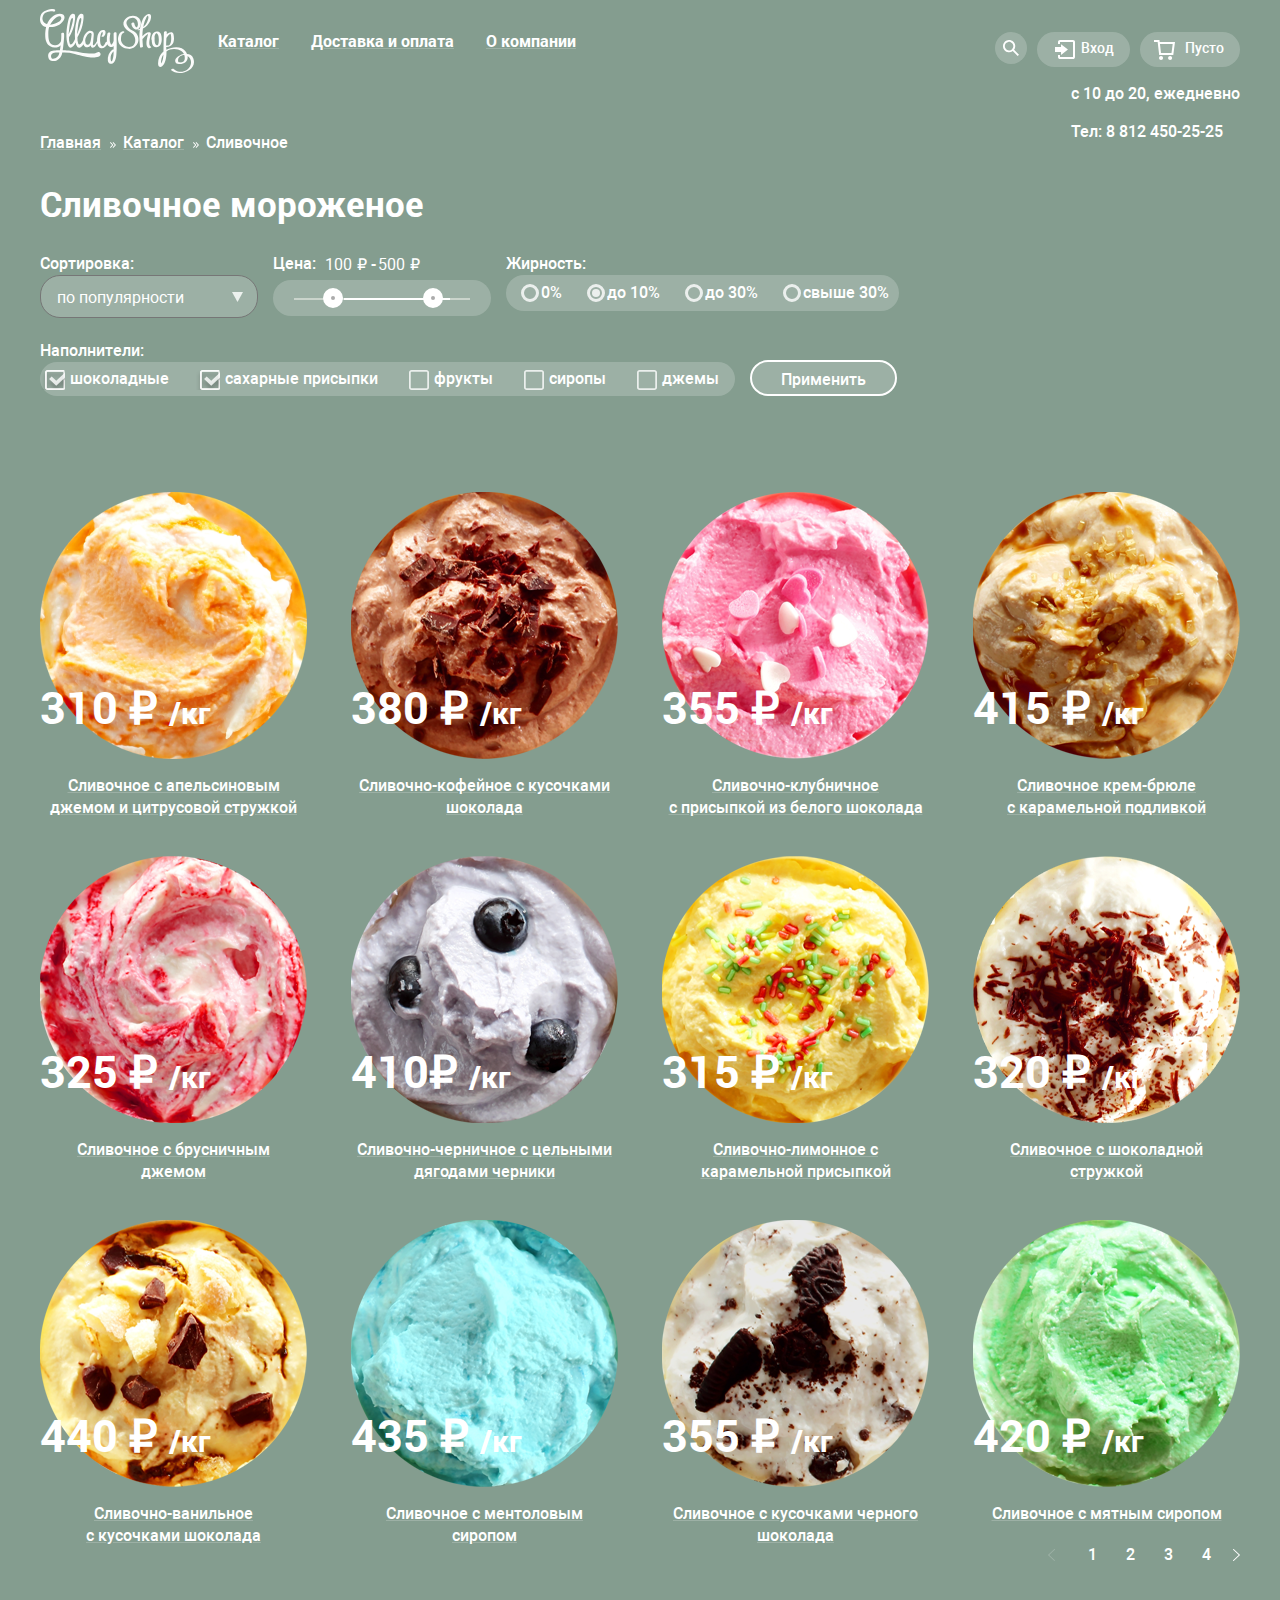
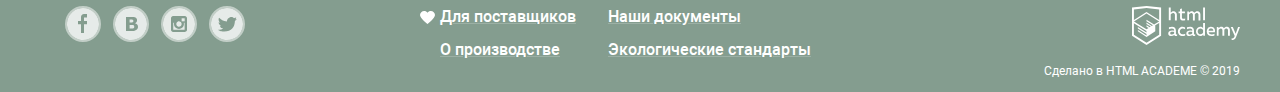
==== commit 74724713: "Надо успеть)" ====
--- a/catalog.html
+++ b/catalog.html
@@ -19,6 +19,23 @@
           <ul>
             <li class="to-all">
               <a href="blank.html">Каталог</a>
+              <ul class="catalog-menu">
+                <li class="catalog-menu-choose">
+                  <a href="blank.html">Новинки</a>
+                </li>
+                <li class="catalog-menu-choose">
+                  <a href="catalog.html">Сливочное</a>
+                </li>
+                <li class="catalog-menu-choose">
+                  <a href="blank.html">Щербеты</a>
+                </li>
+                <li class="catalog-menu-choose">
+                  <a href="blank.html">Фруктовый лед</a>
+                </li>
+                <li class="catalog-menu-choose">
+                  <a href="blank.html">Мелорин</a>
+                </li>
+              </ul>
             </li>
             <li class="to-all">
               <a href="blank.html">Доставка и оплата</a>
@@ -53,98 +70,101 @@
         </div>
       </div>
     </header>
-    <main>
-      <div class="container">
-        <h1>Сливочное мороженое</h1>
+    <main class="container">
+      <div class="catalog">
         <ul class="route">
           <li>
-            <a href="catalog.html">Главная</a>
+            <a href="index.html">Главная</a>
           </li>
           <li>
-            <a href="№">Каталог</a>
+            <a href="#">Каталог</a>
           </li>
           <li class="route-current">Сливочное</li>
         </ul>
-        <section class="filters">
+        <h2>Сливочное мороженое</h2>
+        <div class="filters">
           <h2 class="visually-hidden">Фильтр товаров</h2>
-        <form class="filter" method="get" action="https://echo.htmlacademy.ru">
-          <fieldset>
-            <legend>Сортировка:</legend>
-            <select name="choice" placeholder="по популярности">
-              <option value="pop">по популярности</option>
-              <option value="cheap">сначала недорогие</option>
-              <option value="expensive">сначала дорогие</option>
-              <option value="fat">по жирности</option>
-            </select>
-          </fieldset>
-          <fieldset>
-            <legend>Цена:</legend>
-            <div class="range-filter">
+          <form class="filter-form" method="get" action="https://echo.htmlacademy.ru">
+            <fieldset class="filter sort">
+              <legend>Сортировка:</legend>
+              <select name="autocomplite">
+                <option value="pop">по популярности</option>
+                <option value="cheap">сначала недорогие</option>
+                <option value="expensive">сначала дорогие</option>
+                <option value="fat">по жирности</option>
+              </select>
+            </fieldset>
+            <fieldset class="filter range-price">
+              <legend>Цена:</legend>
               <div class="price-controls">
                 <label class="min-price">
-                   <input type="text" name="min-price" value="100">
+                  <input type="text" name="min-price" value="100">
                 </label>
+                <span> &#8381; - </span>
                 <label class="max-price">
-                   <input type="text" name="max-price" value="500">
+                  <input type="text" name="max-price" value="500">
                 </label>
+                <span> &#8381;</span>
               </div>
-              <div class="range-controls">
-                <div class="scale">
-                  <div class="bar"></div>
-                </div>
-                <div class="toggle toggle-min" tabindex="0"></div>
-                <div class="toggle toggle-max" tabindex="0"></div>
+              <div class="range-filter">
+                <div class="range-controls">
+                  <div class="scale">
+                    <div class="bar"></div>
+                  </div>
+                  <div class="toggle toggle-min" tabindex="0"></div>
+                  <div class="toggle toggle-max" tabindex="0"></div>
+                </div>
               </div>
-            </div>
-          </fieldset>
-          <fieldset>
-            <legend>Жирность:</legend>
-            <ul>
-              <li class="filter-radio">
-                <input class="filter-input" type="radio" name="content" id="filter-zero">
-                <label for="filter-zero">0%</label>
-              </li>
-              <li class="filter-radio">
-                <input class=" filter-input" type="radio" name="content" id="filter-low-ten" checked>
-                <label for="filter-low-ten">до 10%</label>
-              </li>
-              <li class="filter-option filter-radio">
-                <input class="filter-input" type="radio" name="content" id="filter-low-thirty">
-                <label for="filter-low-thirty">до 30%</label>
-              </li>
-              <li class="filter-option filter-radio">
-                <input class="filter-input" type="radio" name="content" id="filter-hi-thirty">
-                <label for="filter-hi-thirty">свыше 30%</label>
-              </li>
-            </ul>
-          </fieldset>
-          <fieldset>
-            <legend>Наполнители:</legend>
-            <ul>
-              <li class="filter-option">
-                <input class="filter-input-checkbox" type="checkbox" name="filler" id="filter-choco" checked>
-                <label for="filter-choco">шоколадные</label>
-              </li>
-              <li class="filter-option">
-                <input class="filter-input-checkbox" type="checkbox" name="filler" id="filter-sugar" checked>
-                <label for="filter-sugar">сахарные присыпки</label>
-              </li>
-              <li class="filter-option">
-                <input class="filter-input-checkbox" type="checkbox" name="filler" id="filter-fruit">
-                <label for="filter-fruit">фрукты</label>
-              </li>
-              <li class="filter-option">
-                <input class="filter-input-checkbox" type="checkbox" name="filler" id="filter-syrup">
-                <label for="filter-syrup">сиропы</label>
-              </li>
-              <li class="filter-option">
-                <input class="filter-input-checkbox" type="checkbox" name="filler" id="filter-jam">
-                <label for="filter-jam">джемы</label>
-              </li>
-            </ul>
-          </fieldset>
-          <button>Применить</button>
-        </section>
+            </fieldset>
+            <fieldset class="filter fatty">
+              <legend>Жирность:</legend>
+              <ul>
+                <li class="filter-radio">
+                  <input class="visually-hidden filter-input" type="radio" name="content" id="filter-zero">
+                  <label for="filter-zero">0%</label>
+                </li>
+                <li class="filter-radio">
+                  <input class="visually-hidden filter-input" type="radio" name="content" id="filter-low-ten" checked>
+                  <label for="filter-low-ten">до 10%</label>
+                </li>
+                <li class="filter-radio">
+                  <input class=" visually-hidden filter-input" type="radio" name="content" id="filter-low-thirty">
+                  <label for="filter-low-thirty">до 30%</label>
+                </li>
+                <li class="filter-radio">
+                  <input class=" visually-hidden filter-input" type="radio" name="content" id="filter-hi-thirty">
+                  <label for="filter-hi-thirty">свыше 30%</label>
+                </li>
+              </ul>
+            </fieldset>
+            <fieldset class="filter option">
+              <legend>Наполнители:</legend>
+              <ul>
+                <li class="filter-option">
+                  <input class="visually-hidden filter-input-checkbox" type="checkbox" name="filler" id="filter-choco" checked>
+                  <label for="filter-choco">шоколадные</label>
+                </li>
+                <li class="filter-option">
+                  <input class="visually-hidden filter-input-checkbox" type="checkbox" name="filler" id="filter-sugar" checked>
+                  <label for="filter-sugar">сахарные присыпки</label>
+                </li>
+                <li class="filter-option">
+                  <input class="visually-hidden filter-input-checkbox" type="checkbox" name="filler" id="filter-fruit">
+                  <label for="filter-fruit">фрукты</label>
+                </li>
+                <li class="filter-option">
+                  <input class="visually-hidden filter-input-checkbox" type="checkbox" name="filler" id="filter-syrup">
+                  <label for="filter-syrup">сиропы</label>
+                </li>
+                <li class="filter-option">
+                  <input class="visually-hidden filter-input-checkbox" type="checkbox" name="filler" id="filter-jam">
+                  <label for="filter-jam">джемы</label>
+                </li>
+              </ul>
+            </fieldset>
+            <button>Применить</button>
+          </form>
+        </div>
         <section class="catalog">
           <ul class="top-list">
             <li class="item-of-top">
@@ -152,7 +172,7 @@
                 <img src="/img/creamy/orange.png" width="267" height="267" alt="Сливочное с апельсиновым джемом">
                 <div class="name-price">
                   <p class="price">310 &#8381; <span class="kg">/кг</span></p>
-                  <h2 class="name-of-item">Сливочное с апельсиновым<br>джемом и цитрусовой стружкой</h2>
+                  <h3 class="name-of-item">Сливочное с апельсиновым<br>джемом и цитрусовой стружкой</h3>
                 </div>
               </a>
             </li>
@@ -161,7 +181,7 @@
                 <img src="/img/creamy/coffee.png" width="267" height="267" alt="Сливочно-кофейное с кусочками шоколада">
                 <div class="name-price">
                   <p class="price">380 &#8381; <span class="kg">/кг</span></p>
-                  <h2 class="name-of-item">Сливочно-кофейное с кусочками<br>шоколада</h2>
+                  <h3 class="name-of-item">Сливочно-кофейное с кусочками<br>шоколада</h3>
                 </div>
               </a>
             </li>
@@ -170,7 +190,7 @@
                 <img src="/img/creamy/strawberry.png" width="267" height="267" alt="Сливочно-клубничное">
                 <div class="name-price">
                   <p class="price">355 &#8381; <span class="kg">/кг</span></p>
-                  <h2 class="name-of-item">Сливочно-клубничное<br>с присыпкой из белого шоколада</h2>
+                  <h3 class="name-of-item">Сливочно-клубничное<br>с присыпкой из белого шоколада</h3>
                 </div>
               </a>
             </li>
@@ -179,7 +199,7 @@
                 <img src="/img/creamy/cream.png" width="267" height="267" alt="Сливочное крем-брюле">
                 <div class="name-price">
                   <p class="price">415 &#8381; <span class="kg">/кг</span></p>
-                   <h2 class="name-of-item">Сливочное крем-брюле<br>с карамельной подливкой</h2>
+                   <h3 class="name-of-item">Сливочное крем-брюле<br>с карамельной подливкой</h3>
                 </div>
               </a>
             </li>
@@ -188,7 +208,7 @@
                 <img src="/img/creamy/jam.png" width="267" height="267" alt="Сливочное с брусничным джемом">
                 <div class="name-price">
                   <p class="price">325 &#8381; <span class="kg">/кг</span></p>
-                  <h2 class="name-of-item">Сливочное с брусничным<br>джемом</h2>
+                  <h3 class="name-of-item">Сливочное с брусничным<br>джемом</h3>
                 </div>
               </a>
             </li>
@@ -197,7 +217,7 @@
                 <img src="/img/creamy/blueberry.png" width="267" height="267" alt="Сливочно-черничное">
                 <div class="name-price">
                   <p class="price">410&#8381; <span class="kg">/кг</span></p>
-                  <h2 class="name-of-item">Сливочно-черничное с цельными<br>дягодами черники</h2>
+                  <h3 class="name-of-item">Сливочно-черничное с цельными<br>дягодами черники</h3>
                 </div>
               </a>
             </li>
@@ -206,7 +226,7 @@
                 <img src="/img/creamy/lime.png" width="267" height="267" alt="Сливочно-лимонное">
                 <div class="name-price">
                   <p class="price">315 &#8381; <span class="kg">/кг</span></p>
-                  <h2 class="name-of-item">Сливочно-лимонное с<br>карамельной присыпкой</h2>
+                  <h3 class="name-of-item">Сливочно-лимонное с<br>карамельной присыпкой</h3>
                 </div>
               </a>
             </li>
@@ -215,7 +235,7 @@
                 <img src="/img/creamy/choco.png" width="267" height="267" alt="Сливочное с шоколадной стружкой">
                 <div class="name-price">
                   <p class="price">320 &#8381; <span class="kg">/кг</span></p>
-                  <h2 class="name-of-item">Сливочное с шоколадной<br>стружкой</h2>
+                  <h3 class="name-of-item">Сливочное с шоколадной<br>стружкой</h3>
                 </div>
               </a>
             </li>
@@ -224,7 +244,7 @@
                 <img src="/img/creamy/vanil.png" width="267" height="267" alt="Сливочно-ванильное">
                 <div class="name-price">
                   <p class="price">440 &#8381; <span class="kg">/кг</span></p>
-                  <h2 class="name-of-item">Сливочно-ванильное<br>с кусочками шоколада</h2>
+                  <h3 class="name-of-item">Сливочно-ванильное<br>с кусочками шоколада</h3>
                 </div>
               </a>
             </li>
@@ -233,7 +253,7 @@
                 <img src="/img/creamy/mentol.png" width="267" height="267" alt="Сливочное с ментолом">
                 <div class="name-price">
                   <p class="price">435 &#8381; <span class="kg">/кг</span></p>
-                  <h2 class="name-of-item">Сливочное с ментоловым<br>сиропом</h2>
+                  <h3 class="name-of-item">Сливочное с ментоловым<br>сиропом</h3>
                 </div>
               </a>
             </li>
@@ -242,15 +262,16 @@
                 <img src="/img/creamy/black-choco.png" width="267" height="267" alt="Сливочное с кусочками черного шоколада">
                 <div class="name-price">
                   <p class="price">355 &#8381; <span class="kg">/кг</span></p>
-                  <h2 class="name-of-item">Сливочное с кусочками черного<br>шоколада</h2>
-                </div>
-              </a>
-            </li>
-            <li class="item-of-top">
-              <img src="/img/creamy/mint.png" width="267" height="267" alt="Сливочное с мятным сиропом">
+                  <h3 class="name-of-item">Сливочное с кусочками черного<br>шоколада</h3>
+                </div>
+              </a>
+            </li>
+            <li class="item-of-top">
+              <a class="buy-top" href="#">
+                <img src="/img/creamy/mint.png" width="267" height="267" alt="Сливочное с мятным сиропом">
                 <div class="name-price">
                   <p class="price">420 &#8381; <span class="kg">/кг</span></p>
-                  <h2 class="name-of-item">Сливочное с мятным сиропом</h2>
+                  <h3 class="name-of-item">Сливочное с мятным сиропом</h3>
                 </div>
               </a>
             </li>
--- a/css/style.css
+++ b/css/style.css
@@ -69,14 +69,17 @@
 
 
 .site-navigation ul,
+.pagination-list,
 .top-list,
 .name-of-item,
 .info-list,
 .social-net,
 .info-item a,
 .nav-for-customer ul,
+.catalog-menu ul,
 .to-all a,
 .about-list,
+.filter ul,
 .contacts a {
   margin: 0;
   padding: 0;
@@ -108,10 +111,11 @@
 
 }
 .to-all a,
-.info-item a {
+.info-item a,
+.route a {
   text-decoration: underline;
   text-decoration-color: rgba(255, 255, 255, 0.2);
-  text-decoration-style: 1px solid;
+
 }
 
 .nav-for-customer ul,
@@ -119,7 +123,7 @@
   display:flex;
   flex-wrap: wrap;
 
-    }
+}
 .nav-for-customer {
   width: 293px;
   height: 100px;
@@ -177,22 +181,80 @@
   background-repeat: no-repeat;
   background-position: 0 0;
 }
-
-/*SLIDER*/
-
-.site-wrapper-1 {
+.to-all:first-child {
+  position: relative;
+}
+.to-all ul {display: none;}
+.catalog-menu {
+  background-color: var(--text);
+  width: 143px;
+  box-shadow: 0px 20px 20px rgba(0, 0, 0, 0.4);
+  border-radius: 4px;
+  font-weight: 400;
+  font-size: 14px;
+  line-height: 16px;
+  position: absolute;
+}
+.search-form {
+  position: absolute;
+  width: 341px;
+  height: 84px;
+  background: #F8F7F4;
+  box-shadow: 0px 20px 20px rgba(0, 0, 0, 0.4);
+  border-radius: 4px;
+  top: 65px;
+  right: 280px;
+  display: none;
+}
+.search-form input{
+  width:301px;
+  height: 44px;
+  margin: 20px 15px;
+}
+.to-customer:first-child:hover .search-form,
+.to-customer:first-child:focus .search-form,
+.to-customer:first-child:active .search-form {
+  display: block;
+}
+
+.catalog-menu-choose {
+  padding: 14px 21px 13px 20px;
+  position: relative;
+  text-align: left;
+}
+.catalog-menu-choose:first-child {
+  margin-bottom: 27px;
+  padding-bottom:0px;
+  font-weight: 700;
+}
+.catalog-menu-choose:nth-child(2){
+  padding-top:0px;
+}
+.catalog-menu-choose a {
+  text-decoration: none;
+  color: var(--text-about);
+}
+
+.to-all:first-child:hover ul,
+.to-all:first-child:focus ul,
+.to-all:first-child:active ul {
+  display: block;
+}
+/*.SLIDER*/
+
+.slider-wrapper-1 {
   background-color: #849d8f;
-  background-image: url("img/slider-item-1.png");
+  background-image: url("../img/background/slide-1.png");
 }
 
 .site-wrapper-2 {
   background-color: #8996a6;
-  background-image: url("img/slider-item-2.png");
+  background-image: url("../img/background/slide-2.png");
 }
 
 .site-wrapper-3 {
   background-color: #9d8b84;
-  background-image: url("img/slider-item-3.png");
+  background-image: url("../img/background/slide-3.png");
 }
 
 .slider {
@@ -324,6 +386,7 @@
   background: #f26843;
   background: linear-gradient(to bottom, #f26843, #e74a35);
   border: none;
+
 }
 
 .top-list {
@@ -341,12 +404,13 @@
   margin-left:26px;
   text-decoration:none;
   color: var(--text);
+  margin-top: 40px;
 
 }
 .buy-top img,
 .item-of-top img {
   position: relative;
-  z-index: -1;
+  z-index: 0;
 }
 .top .buy-top {
   background:url(../img/Hits/hit-logo.png) no-repeat 0 0 ;
@@ -366,7 +430,6 @@
   font-weight: 500;
   text-decoration: underline;
   text-decoration-color: rgba(255, 255, 255, 0.2);
-  text-decoration-style: 1px solid;
   text-align: center;
 
 }
@@ -468,7 +531,7 @@
 .news {
   margin-left: 20px;
 }
-.news p {
+.news {
   color: var(--text-about);
 }
 
@@ -476,7 +539,7 @@
   font-weight: 700;
   font-size: 24px;
   line-height: 30px;
-  text-decoration-style: 2px solid var(--text-border);
+  text-decoration-color: var(--text-border);
   color: var(--text-about);
 }
 
@@ -585,19 +648,300 @@
 
 
 /* CATALOG*/
-
-
-.item-of-top {
-  display: flex;
+.catalog h2 {
+  font-size: 35px;
+  line-height: 41px;
+  font-weight: 700;
+}
+
+
+.route {
+  display: flex;
+  justify-content: flex-start;
+  flex-wrap: wrap;
+  padding: 0;
+  margin: 0;
+  list-style: none;
+}
+
+.route li {
+  position: relative;
+  margin-right: 22px;
+}
+
+.route li:last-child {
+  margin-right: 0;
+}
+
+.route li::after {
+  content: "";
+  position: absolute;
+   top:10px;
+  left: 70px;
+  width: 6px;
+  height:6px;
+  background: url(../img/icons/next.svg) no-repeat;
+
+}
+
+.route a {
+  color: var(--basic-black);
+}
+.route-current::after {
+  display: none;
+}
+
+.filter-form {
+  width: 869px;
+  display:flex;
+  flex-wrap: wrap;
+  gap: 15px;
+
+}
+
+.filter {
+  padding: 0;
+  margin: 0;
+  margin-bottom: 14px;
+  border: none;
+  height: 58px;
+}
+
+
+.sort select {
+  background: rgba(255, 255, 255, 0.2);
+  border-radius: 20px;
+  padding-left:16px;
+  padding-top: 13px;
+  padding-right: 56px;
+  padding-bottom: 10px;
+  color: var(--text);
+  background-image: url("data:image/svg+xml,%3Csvg width='11' height='10' viewBox='0 0 11 10' fill='none' xmlns='http://www.w3.org/2000/svg'%3E%3Cpath d='M5.5 10L0 0H11' fill='%23ECF1EE'/%3E%3C/svg%3E%0A");
+  background-repeat: no-repeat;
+  display: block;
+  -webkit-appearance: none;
+    -moz-appearance: none;
+    -ms-appearance: none;
+    appearance: none;
+  background-position: right 14px center;
+}
+
+.sort select:hover,
+.sort select:active {
+  color: var(--text-about);
+  background-image: url("data:image/svg+xml,%3Csvg width='11' height='10' viewBox='0 0 11 10' fill='none' xmlns='http://www.w3.org/2000/svg'%3E%3Cpath d='M5.5 10L0 0H11' fill='%23323232'/%3E%3C/svg%3E%0A");
+ background-color: var(--text);
+ outline: none;
+}
+
+.range-price {
   flex-direction: column;
-  width: 267px;
-  height: 324px;
-  margin-left:26px;
-  text-decoration:none;
+  position: relative;
+
+}
+.range-filter {
+  width: 218px;
+  background: rgba(255, 255, 255, 0.2);
+  border-radius: 20px;
+  position: relative;
+ bottom: 24px;
+ height: 36px;
+}
+
+.price-controls {
+  display: flex;
+  position: relative;
+  bottom: 21px;
+  left: 50px;
+}
+.price-controls label{
+  display: flex;
+ width:min-content;
+}
+.price-controls input {
+  border:0;
+  width:30px;
+  background-color:transparent;
+  font-family: inherit;
+  font-size: inherit;
+  color: var(--rev-text);
+}
+
+.range-controls {
+  margin-top: 7px;
+  padding-top: 18px;
+  padding-left: 21px;
+  padding-right: 21px;
+}
+
+.range-controls .scale {
+ background: rgba(248, 247, 244, 0.5);
+ height: 2px;
+}
+
+.range-controls .bar {
+  width:106px;
+  background: #ffffff;
+  height: 2px;
+  position: relative;
+  left: 50px;
+}
+
+.range-controls .toggle {
+  width: 4px;
+  height: 4px;
+  border: 8px solid #ffffff;
+  background-color: #ABABAB;
+  border-radius: 50%;
+  box-shadow: 0 2px 1px 0 #ABABAB 0.5;
+  position: absolute;
+  top: 8px;
+}
+
+.range-controls .toggle-min {
+  left: 50px;
+}
+
+.range-controls .toggle-max {
+  left: 150px;
+}
+
+.fatty ul {
+  display: flex;
+  background: rgba(255, 255, 255, 0.2);
+  border-radius: 20px;
+  padding: 7px 10px 7px 35px;
+}
+
+.fatty li {
+  margin-right:45px;
+
+}
+.fatty li:last-child {
+  margin-right:0px;
+}
+.filter-input + label {
+  position: relative;
+}
+.filter-input + label::before{
+  content: "";
+  position: absolute;
+  left: -20px;
+  top: 1px;
+  width: 12px;
+  height: 12px;
+  border: 3px solid rgba(255, 255, 255, 0.8);
+  border-radius: 50%;
+  /*background: url(../img/icons/radio-off.svg);*/
+}
+
+.filter-input:checked + label::after {
+  content: "";
+  position: absolute;
+  left: -15px;
+  top: 6px;
+  width: 8px;
+  height: 8px;
+  background: rgba(255, 255, 255, 0.8);
+  border-radius: 50%;
+}
+
+.option ul {
+  display: flex;
+  gap: 21px;
+  position: relative;
+  background: rgba(255, 255, 255, 0.2);
+  border-radius: 20px;
+  padding: 8px 16px 8px 30px;
+  line-height: 18px;
+}
+
+.option  li {
+  margin-right:35px;
+
+}
+.option  li:last-child {
+  margin-right:0px;
+}
+.filter-input-checkbox + label {
+  position: relative;
+}
+.filter-input-checkbox + label::before{
+  content: "";
+  position: absolute;
+  left: -25px;
+  top: 1px;
+  width: 20px;
+  height: 20px;
+  background:url(../img/icons/checkbox-off.svg) no-repeat;
+}
+
+.filter-input-checkbox:checked + label::after {
+  content: "";
+  position: absolute;
+  left: -29px;
+  top: 1px;
+  width: 24px;
+  height: 20px;
+  background:url(../img/icons/checkbox-on.svg);
+}
+
+
+
+.filter-form button {
+  padding: 9px 29px 14px 29px;
+  height: 36px;
+  font-weight: 500;
+  font-size: 16px;
+  line-height: 18px;
+  background: rgba(255, 255, 255, 0.2);
+  border: 2px solid #FFFFFF;
+  border-radius: 20px;
+  color: #FFFFFF;
+  margin-left: 0px;
+  margin-top:20px;
+}
+.pagination-list {
+ display: flex;
+ justify-content: flex-end;
+ position: relative;
+}
+.pagination-list::before {
+  background-image: url("data:image/svg+xml,%3Csvg width='7' height='12' viewBox='0 0 7 12' fill='none' xmlns='http://www.w3.org/2000/svg'%3E%3Cpath d='M6.84111 5.65875L0.932395 0.148752C0.829699 0.05349 0.690626 0 0.545642 0C0.400659 0 0.261586 0.05349 0.15889 0.148752C0.108543 0.195234 0.0685817 0.250534 0.041311 0.311464C0.0140403 0.372393 0 0.437746 0 0.503752C0 0.569758 0.0140403 0.635111 0.041311 0.69604C0.0685817 0.75697 0.108543 0.812271 0.15889 0.858752L5.6916 5.99875L0.15889 11.1688C0.108543 11.2152 0.0685817 11.2705 0.041311 11.3315C0.0140403 11.3924 0 11.4577 0 11.5238C0 11.5898 0.0140403 11.6551 0.041311 11.716C0.0685817 11.777 0.108543 11.8323 0.15889 11.8788C0.266426 11.9636 0.404942 12.0065 0.545642 11.9988C0.616091 11.9996 0.68594 11.9866 0.750698 11.9608C0.815455 11.935 0.873688 11.8968 0.921651 11.8488L6.84111 6.36875C6.89146 6.32227 6.93142 6.26697 6.95869 6.20604C6.98596 6.14511 7 6.07976 7 6.01375C7 5.94775 6.98596 5.88239 6.95869 5.82146C6.93142 5.76053 6.89146 5.70523 6.84111 5.65875Z' fill='white'/%3E%3C/svg%3E%0A");
+
+  position: absolute;
+  width: 7px;
+  height: 12px;
+  top:5px;
+ content: "";
+ background-repeat: no-repeat;
+ background-position: 0 0;
+}
+
+.pagination-list::after {
+  background-image: url("data:image/svg+xml,%3Csvg width='7' height='12' viewBox='0 0 7 12' fill='none' xmlns='http://www.w3.org/2000/svg'%3E%3Cpath d='M6.84111 5.65875L0.932395 0.148752C0.829699 0.05349 0.690626 0 0.545642 0C0.400659 0 0.261586 0.05349 0.15889 0.148752C0.108543 0.195234 0.0685817 0.250534 0.041311 0.311464C0.0140403 0.372393 0 0.437746 0 0.503752C0 0.569758 0.0140403 0.635111 0.041311 0.69604C0.0685817 0.75697 0.108543 0.812271 0.15889 0.858752L5.6916 5.99875L0.15889 11.1688C0.108543 11.2152 0.0685817 11.2705 0.041311 11.3315C0.0140403 11.3924 0 11.4577 0 11.5238C0 11.5898 0.0140403 11.6551 0.041311 11.716C0.0685817 11.777 0.108543 11.8323 0.15889 11.8788C0.266426 11.9636 0.404942 12.0065 0.545642 11.9988C0.616091 11.9996 0.68594 11.9866 0.750698 11.9608C0.815455 11.935 0.873688 11.8968 0.921651 11.8488L6.84111 6.36875C6.89146 6.32227 6.93142 6.26697 6.95869 6.20604C6.98596 6.14511 7 6.07976 7 6.01375C7 5.94775 6.98596 5.88239 6.95869 5.82146C6.93142 5.76053 6.89146 5.70523 6.84111 5.65875Z' fill='rgba(255, 255, 255, 0.2)'/%3E%3C/svg%3E%0A");
+  transform: rotate(-180deg);
+  position: absolute;
+  width: 7px;
+  height: 12px;
+  top:5px;
+  right: 185px;
+ content: "";
+ background-repeat: no-repeat;
+ background-position: 0 0;
+}
+.pagination-item {
+  width: 26px;
+  height: 26px;
+  margin-right: 12px;
+}
+
+.pagination-item a {
   color: var(--text);
-}
-
-
+  text-decoration: none;
+}
+
+/*FOOTER*/
 
 .footer-main .container {
   display: grid;
@@ -640,6 +984,7 @@
   background-position: 0 0;
 }
 
+
 .footer-copyright {
   grid-column: 3/4;
   grid-row:1/2;
@@ -648,3 +993,83 @@
   line-height: 18px;
   text-align: end;
 }
+
+
+.modal-login {
+  width: 277px;
+  height: 214px;
+  background-color: #F8F7F4;
+  display: flex;
+  flex-direction: column;
+  box-shadow: 0px 20px 20px rgba(0, 0, 0, 0.4);
+  border-radius: 4px;
+  position: absolute;
+  top: 65px;
+  right:170px;
+  display: none;
+}
+
+.login-form input {
+  width: 241px;
+  height: 44px;
+  background: #FFFFFF;
+  border: 1px solid #D3D3D2;
+  border-radius: 4px;
+  margin-left: 19px;
+}
+.action-login {
+  display: flex;
+  margin-left: 20px;
+}
+.help {
+  display: flex;
+  flex-direction: column;
+  margin-left: 20px;
+}
+
+.help a{
+  font-size: 13px;
+  font-weight: 400;
+  line-height: 15px;
+  color: var(--text-about);
+}
+
+.feedback {
+  width: 477px;
+  height: 441px;
+  background: #F8F7F4;
+  border-radius: 6px;
+  display: none;
+}
+
+.feedback h2 {
+  color:var(--text-about);
+  font-size: 24px;
+  line-height: 28px;
+  margin-left: 24px;
+  margin-top: 15px;
+}
+
+.feedback-form {
+  margin-left: 24px;
+
+}
+.feedback-form input {
+  width: 267px;
+  height: 44px;
+  background: #FFFFFF;
+  border: 1px solid rgba(178, 178, 178, 0.52);
+  border-radius: 4px;
+}
+.feedback-form textarea{
+  width: 428px;
+  height: 154px;
+  background: #FFFFFF;
+  border: 1px solid rgba(178, 178, 178, 0.52);
+  border-radius: 4px;
+  margin-bottom: 25px;
+}
+
+.feedback-form button {
+ margin-left: 312px;
+}
